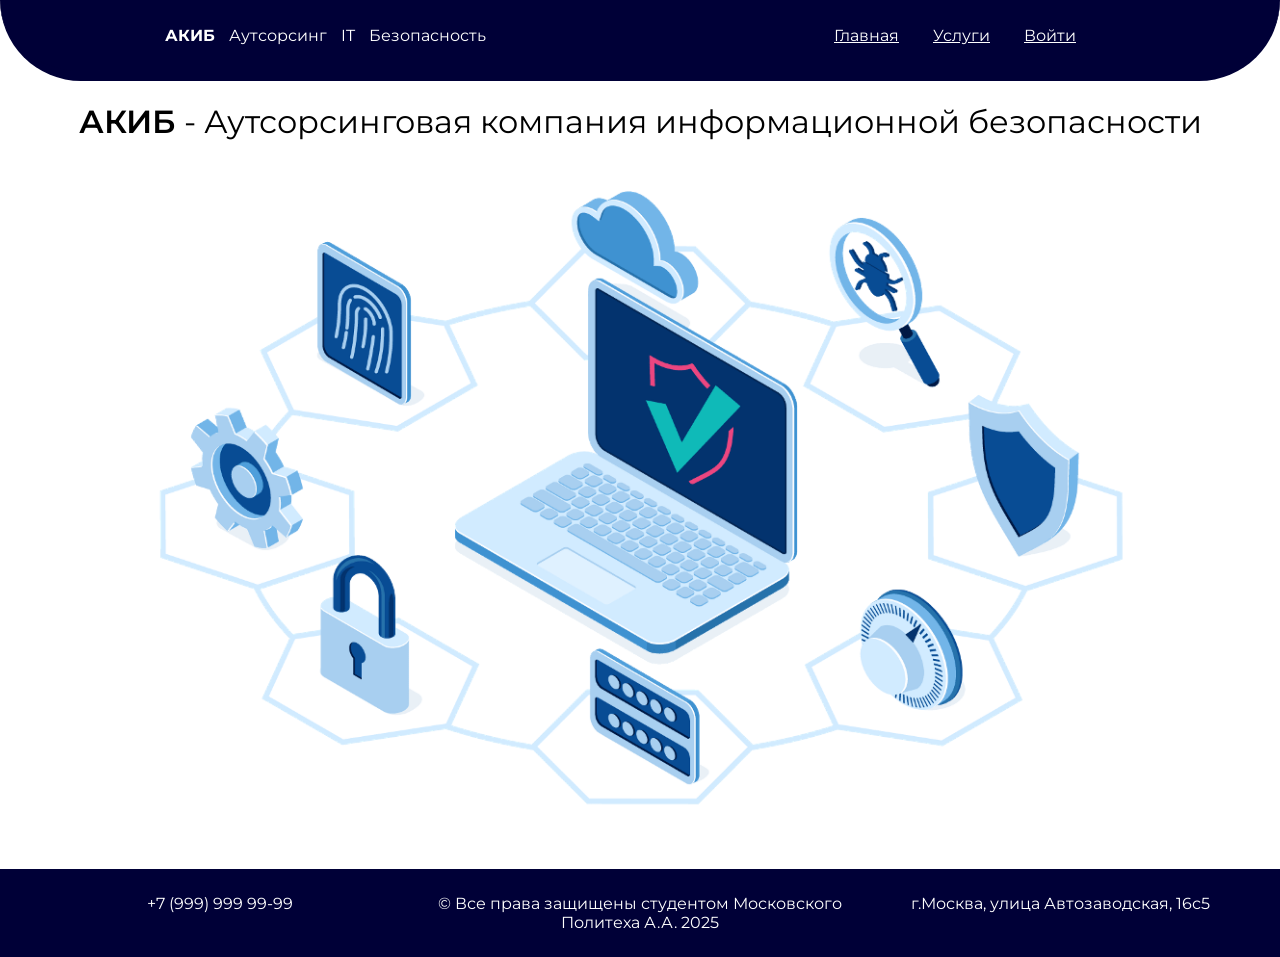
==== index.html @ f37289a8 "Начало учёбного проекта по дисциплине "Основы веб-технологий", веб-сайт для Аутсорсинговой ИБ компан" ====
<!DOCTYPE html>
<html lang="ru">
<head>
    <meta charset="UTF-8">
    <meta name="viewport" content="width=device-width, initial-scale=1.0">
    <!-- Google Font -->
    <link rel="preconnect" href="https://fonts.googleapis.com">
    <link rel="preconnect" href="https://fonts.gstatic.com" crossorigin>
    <link href="https://fonts.googleapis.com/css2?family=Montserrat:ital,wght@0,100..900;1,100..900&display=swap" rel="stylesheet">
    
    <link rel="stylesheet" href="css/index.css">
    <title>АКИБ - Главная</title>
</head>
<body>
    <header>
        <div>
            <section>
                <p><span><b>АКИБ</b></span> <span>Аутсорсинг</span> <span>IT</span> <span>Безопасность</span></p>
            </section>

            <section>
                <nav>
                    <a href="">Главная</a>
                    <a href="">Услуги</a>
                    <a href="">Войти</a>
                </nav>
            </section>
        </div>
    </header>

    <main>
        <div class="center"><h1><span>АКИБ</span> - Аутсорсинговая компания информационной безопасности</h1></div>
        <img src="img/inf_bezop.png" alt="">
    </main>

    <footer>
        <div>
            <section>+7 (999) 999 99-99</section>
            <section>© Все права защищены студентом Московского Политеха А.А. 2025</section>
            <section>г.Москва, улица Автозаводская, 16с5</section>
        </div>
    </footer>
</body>
</html>
---- css/index.css ----
/* === basic === */
html, body {height: 100%; margin: 0;}
body {
    font-family: "Montserrat";
    display: flex;
    flex-direction: column;
}

/* === Header === */
header {
    width: 100%;
    background-color: rgb(0,0,55);
    color: white;
    text-align: center;
    border-bottom: 10px solid rgb(0, 0, 55);
    border-bottom-left-radius: 90px;
    border-bottom-right-radius: 90px;
}
header div {
    display: flex;
    justify-content: space-between;
    margin: 10px;
    align-items: center;
}
header section {
    display: table-cell;
    vertical-align: middle;
    width: 50%;
}
header span {
    padding: 5px;
}
header nav a {
    color: white;
    padding: 5px 15px;
}

/* === Main === */
main {
    flex: 1;
    width: 90%;
    margin: auto;
}
main h1 {
    font-weight: 400;
}
main h1 span {
    font-weight: 600;
}

img {width: 100%;}
.center {
    text-align: center;
}

/* ====== Footer ====== */
footer {
    width: 100%;
    background-color: rgb(0,0,55);
    color: white;
    text-align: center;
    padding: 15px 0;
}
footer div {
    display: flex;
    justify-content: space-between;
    margin: 10px;
}
footer section {
    width: 33.3%;
}

/* ====== Mobile ====== */
@media screen and (max-width: 600px) {
    header nav a {
        display: block;
    }
}
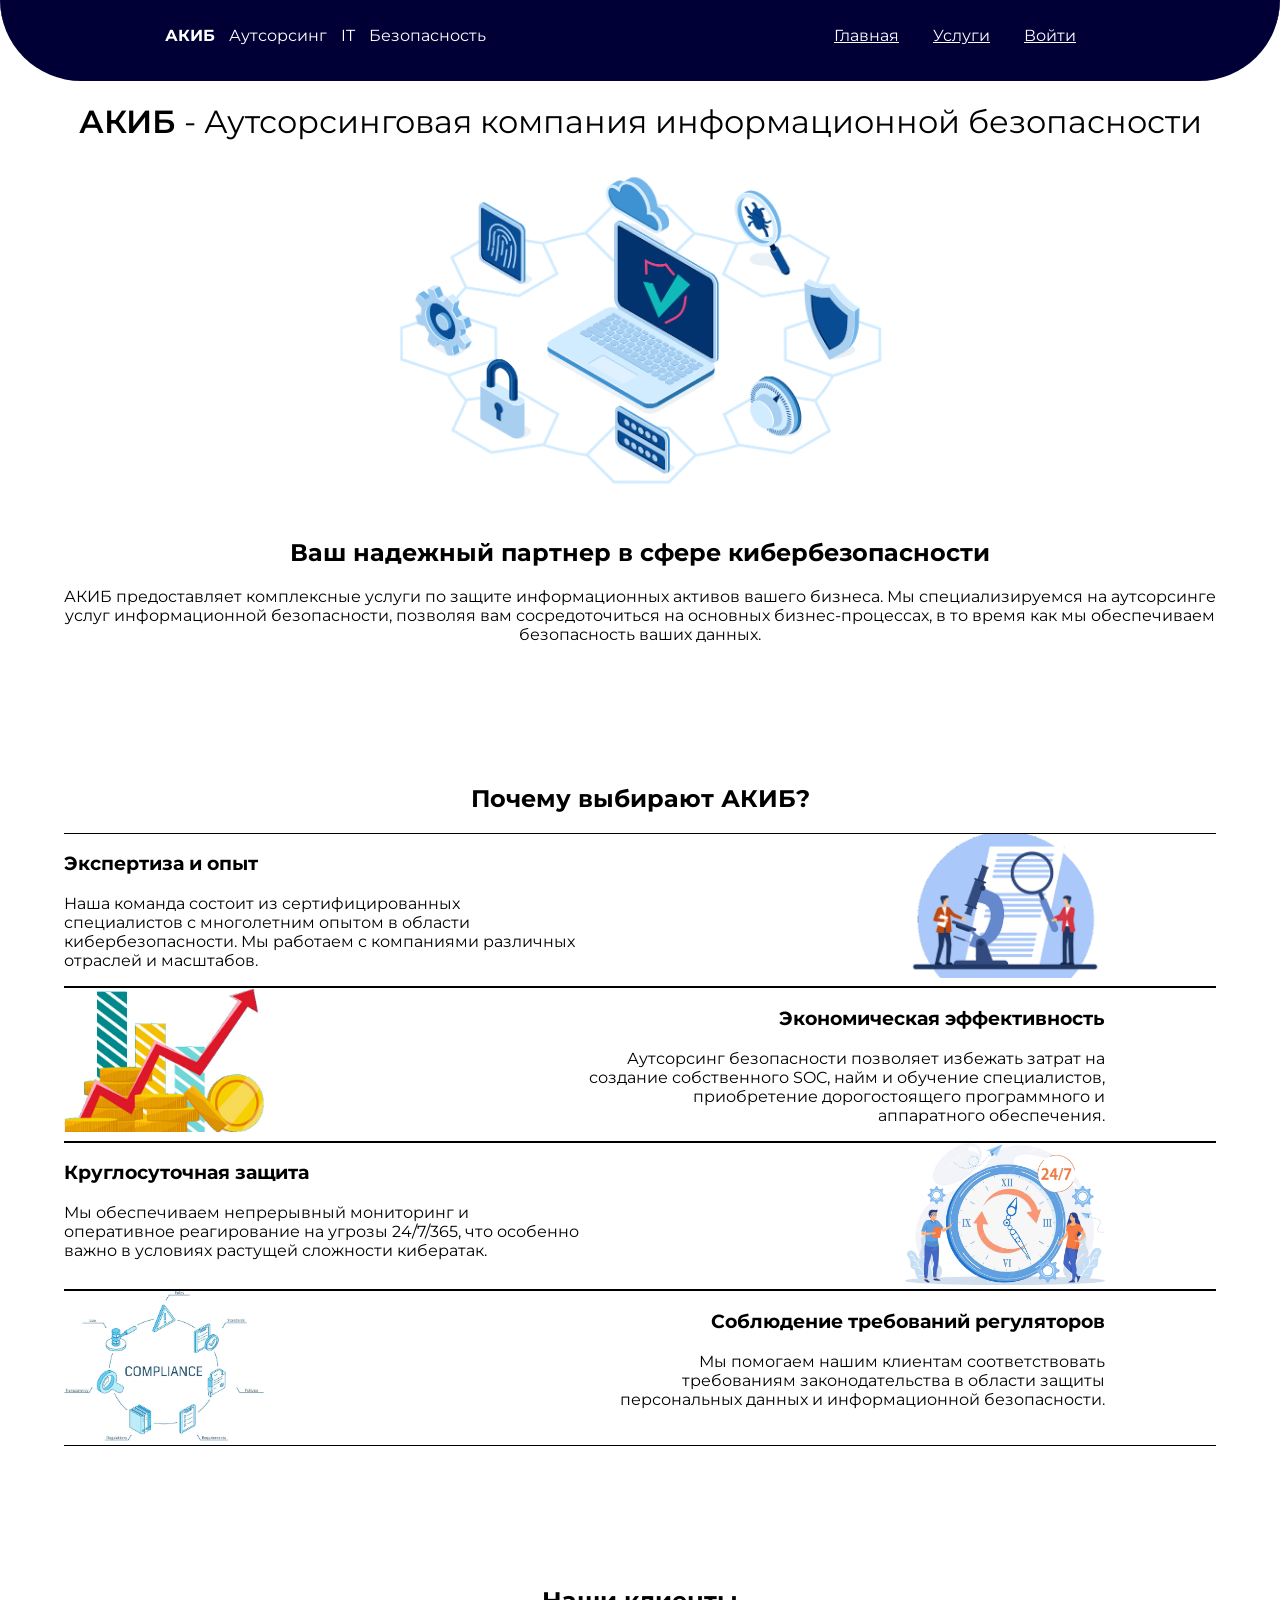
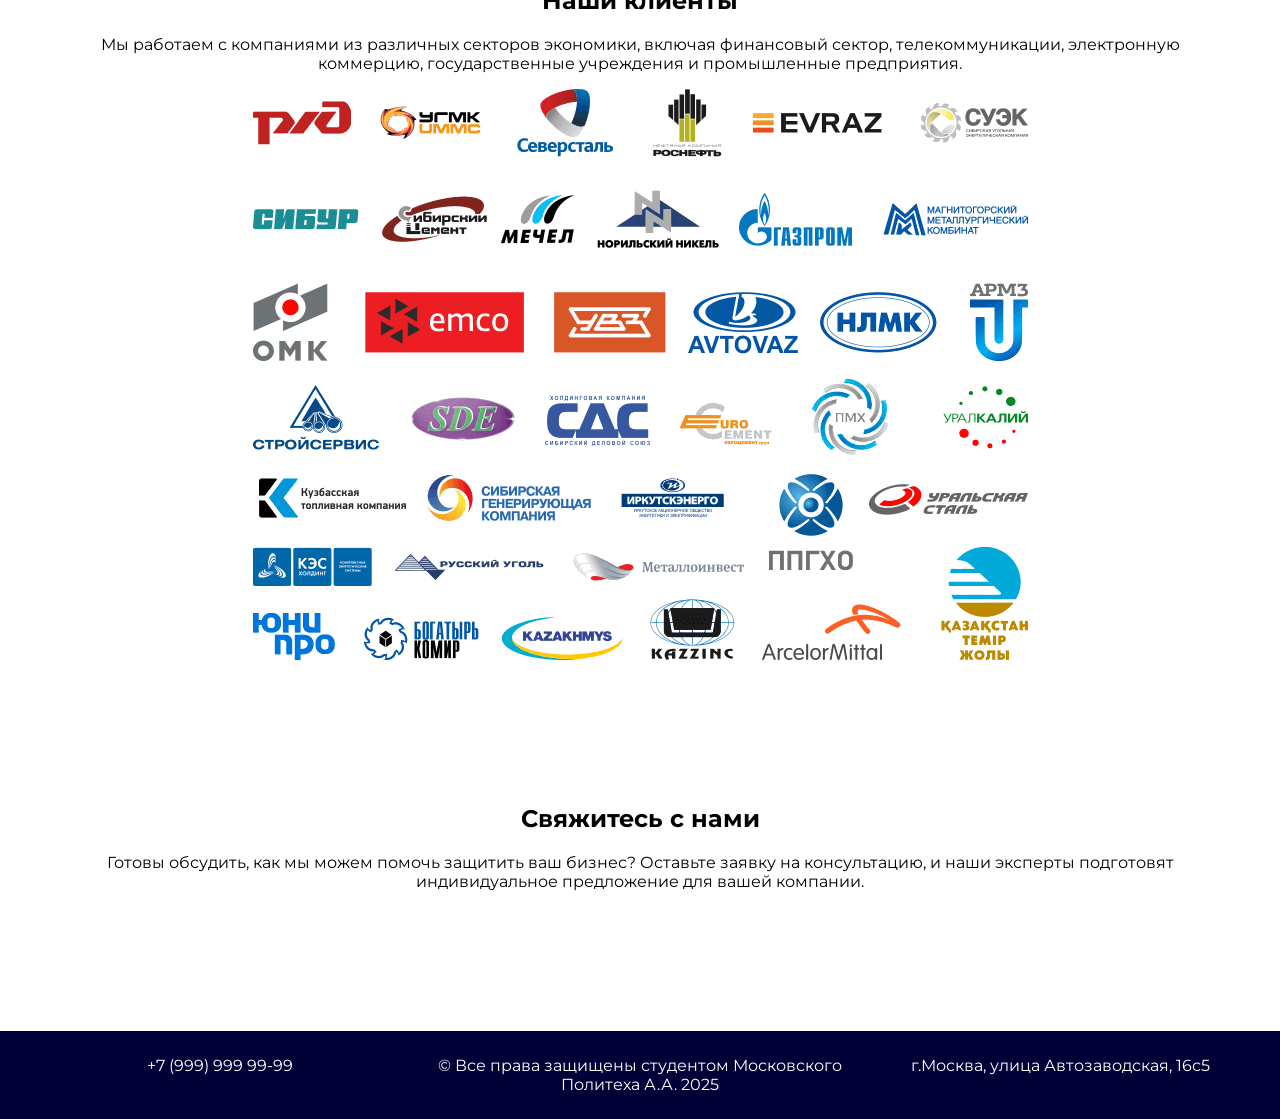
==== commit b1319a3c: "Добавлено наполнение главной страницы" ====
--- a/index.html
+++ b/index.html
@@ -1,44 +1,97 @@
-<!DOCTYPE html>
-<html lang="ru">
-<head>
-    <meta charset="UTF-8">
-    <meta name="viewport" content="width=device-width, initial-scale=1.0">
-    <!-- Google Font -->
-    <link rel="preconnect" href="https://fonts.googleapis.com">
-    <link rel="preconnect" href="https://fonts.gstatic.com" crossorigin>
-    <link href="https://fonts.googleapis.com/css2?family=Montserrat:ital,wght@0,100..900;1,100..900&display=swap" rel="stylesheet">
-    
-    <link rel="stylesheet" href="css/index.css">
-    <title>АКИБ - Главная</title>
-</head>
-<body>
-    <header>
-        <div>
-            <section>
-                <p><span><b>АКИБ</b></span> <span>Аутсорсинг</span> <span>IT</span> <span>Безопасность</span></p>
-            </section>
-
-            <section>
-                <nav>
-                    <a href="">Главная</a>
-                    <a href="">Услуги</a>
-                    <a href="">Войти</a>
-                </nav>
-            </section>
-        </div>
-    </header>
-
-    <main>
-        <div class="center"><h1><span>АКИБ</span> - Аутсорсинговая компания информационной безопасности</h1></div>
-        <img src="img/inf_bezop.png" alt="">
-    </main>
-
-    <footer>
-        <div>
-            <section>+7 (999) 999 99-99</section>
-            <section>© Все права защищены студентом Московского Политеха А.А. 2025</section>
-            <section>г.Москва, улица Автозаводская, 16с5</section>
-        </div>
-    </footer>
-</body>
+<!DOCTYPE html>
+<html lang="ru">
+<head>
+    <meta charset="UTF-8">
+    <meta name="viewport" content="width=device-width, initial-scale=1.0">
+    <!-- Google Font -->
+    <link rel="preconnect" href="https://fonts.googleapis.com">
+    <link rel="preconnect" href="https://fonts.gstatic.com" crossorigin>
+    <link href="https://fonts.googleapis.com/css2?family=Montserrat:ital,wght@0,100..900;1,100..900&display=swap" rel="stylesheet">
+    
+    <link rel="stylesheet" href="css/index.css">
+    <title>АКИБ - Главная</title>
+</head>
+<body>
+    <header>
+        <div>
+            <section>
+                <p><span><b>АКИБ</b></span> <span>Аутсорсинг</span> <span>IT</span> <span>Безопасность</span></p>
+            </section>
+
+            <section>
+                <nav>
+                    <a href="">Главная</a>
+                    <a href="">Услуги</a>
+                    <a href="">Войти</a>
+                </nav>
+            </section>
+        </div>
+    </header>
+
+    <main>
+        <div class="center"><h1><span>АКИБ</span> - Аутсорсинговая компания информационной безопасности</h1></div>
+        <div class="center"><img id="inf_bezop" src="img/inf_bezop.png" alt=""></div>
+        <section id="intro">
+            <h2>Ваш надежный партнер в сфере кибербезопасности</h2>
+            <p>АКИБ предоставляет комплексные услуги по защите информационных активов вашего бизнеса. Мы специализируемся на аутсорсинге услуг информационной безопасности, позволяя вам сосредоточиться на основных бизнес-процессах, в то время как мы обеспечиваем безопасность ваших данных.</p>
+        </section>
+        <section id="why-us">
+            <h2>Почему выбирают АКИБ?</h2>
+            <div class="container">
+                <div class="left">                
+                    <h3>Экспертиза и опыт</h3>
+                    <p>Наша команда состоит из сертифицированных специалистов с многолетним опытом в области кибербезопасности. Мы работаем с компаниями различных отраслей и масштабов.</p>
+                </div>
+                <div class="right">
+                    <img src="img/ekspertiza.png" alt="">
+                </div>
+            </div>
+            <div class="container">
+                <div class="left">
+                    <img src="img/economic.jpg" alt="">
+                </div>
+                <div class="right">
+                    <h3>Экономическая эффективность</h3>
+                    <p>Аутсорсинг безопасности позволяет избежать затрат на создание собственного SOC, найм и обучение специалистов, приобретение дорогостоящего программного и аппаратного обеспечения.</p>
+                </div>
+            </div>
+            <div class="container">
+                <div class="left">
+                    <h3>Круглосуточная защита</h3>
+                    <p>Мы обеспечиваем непрерывный мониторинг и оперативное реагирование на угрозы 24/7/365, что особенно важно в условиях растущей сложности кибератак.</p>
+                </div>
+                <div class="right">
+                    <img src="img/allday.jpg" alt="">
+                </div>
+            </div>
+            <div class="container">
+                <div class="left">
+                    <img src="img/complience.jpg" alt="">
+                </div>
+                <div class="right">
+                    <h3>Соблюдение требований регуляторов</h3>
+                    <p>Мы помогаем нашим клиентам соответствовать требованиям законодательства в области защиты персональных данных и информационной безопасности.</p>
+                </div>
+                
+            </div>
+        </section>
+        <section id="clients">
+            <h2>Наши клиенты</h2>
+            <p>Мы работаем с компаниями из различных секторов экономики, включая финансовый сектор, телекоммуникации, электронную коммерцию, государственные учреждения и промышленные предприятия.</p>
+            <img src="img/clients.png" alt="">
+        </section>
+        <section id="chat-us">
+            <h2>Свяжитесь с нами</h2>
+            <p>Готовы обсудить, как мы можем помочь защитить ваш бизнес? Оставьте заявку на консультацию, и наши эксперты подготовят индивидуальное предложение для вашей компании.</p>
+        </section>
+    </main>
+
+    <footer>
+        <div>
+            <section>+7 (999) 999 99-99</section>
+            <section>© Все права защищены студентом Московского Политеха А.А. 2025</section>
+            <section>г.Москва, улица Автозаводская, 16с5</section>
+        </div>
+    </footer>
+</body>
 </html>
--- a/css/index.css
+++ b/css/index.css
@@ -1,78 +1,103 @@
-/* === basic === */
-html, body {height: 100%; margin: 0;}
-body {
-    font-family: "Montserrat";
-    display: flex;
-    flex-direction: column;
-}
-
-/* === Header === */
-header {
-    width: 100%;
-    background-color: rgb(0,0,55);
-    color: white;
-    text-align: center;
-    border-bottom: 10px solid rgb(0, 0, 55);
-    border-bottom-left-radius: 90px;
-    border-bottom-right-radius: 90px;
-}
-header div {
-    display: flex;
-    justify-content: space-between;
-    margin: 10px;
-    align-items: center;
-}
-header section {
-    display: table-cell;
-    vertical-align: middle;
-    width: 50%;
-}
-header span {
-    padding: 5px;
-}
-header nav a {
-    color: white;
-    padding: 5px 15px;
-}
-
-/* === Main === */
-main {
-    flex: 1;
-    width: 90%;
-    margin: auto;
-}
-main h1 {
-    font-weight: 400;
-}
-main h1 span {
-    font-weight: 600;
-}
-
-img {width: 100%;}
-.center {
-    text-align: center;
-}
-
-/* ====== Footer ====== */
-footer {
-    width: 100%;
-    background-color: rgb(0,0,55);
-    color: white;
-    text-align: center;
-    padding: 15px 0;
-}
-footer div {
-    display: flex;
-    justify-content: space-between;
-    margin: 10px;
-}
-footer section {
-    width: 33.3%;
-}
-
-/* ====== Mobile ====== */
-@media screen and (max-width: 600px) {
-    header nav a {
-        display: block;
-    }
+/* === basic === */
+html, body {height: 100%; margin: 0;}
+body {
+    font-family: "Montserrat";
+    display: flex;
+    flex-direction: column;
+}
+
+/* === Header === */
+header {
+    width: 100%;
+    background-color: rgb(0,0,55);
+    color: white;
+    text-align: center;
+    border-bottom: 10px solid rgb(0, 0, 55);
+    border-bottom-left-radius: 90px;
+    border-bottom-right-radius: 90px;
+}
+header div {
+    display: flex;
+    justify-content: space-between;
+    margin: 10px;
+    align-items: center;
+}
+header section {
+    display: table-cell;
+    vertical-align: middle;
+    width: 50%;
+}
+header span {
+    padding: 5px;
+}
+header nav a {
+    color: white;
+    padding: 5px 15px;
+}
+
+/* === Main === */
+main {
+    flex: 1;
+    width: 90%;
+    margin: auto;
+}
+main h1 {
+    font-weight: 400;
+}
+main h1 span {
+    font-weight: 600;
+}
+main section {
+    text-align: center;
+    margin-bottom: 140px;
+}
+main section div.container {
+    border-top: 1px solid black;
+    border-bottom: 1px solid black;
+    text-align: left;
+}
+main section div div {
+    display: inline-block;
+    width: 45%;
+    vertical-align: top;
+}
+main section#why-us img {
+    width: 100%;
+    height: 100%;
+    max-width: 200px;
+    max-height: 150px;
+}
+
+img#inf_bezop {width: 50%;}
+.center {
+    text-align: center;
+}
+.left {
+    text-align: left;
+}
+.right {
+    text-align: right;
+}
+/* ====== Footer ====== */
+footer {
+    width: 100%;
+    background-color: rgb(0,0,55);
+    color: white;
+    text-align: center;
+    padding: 15px 0;
+}
+footer div {
+    display: flex;
+    justify-content: space-between;
+    margin: 10px;
+}
+footer section {
+    width: 33.3%;
+}
+
+/* ====== Mobile ====== */
+@media screen and (max-width: 600px) {
+    header nav a {
+        display: block;
+    }
 }
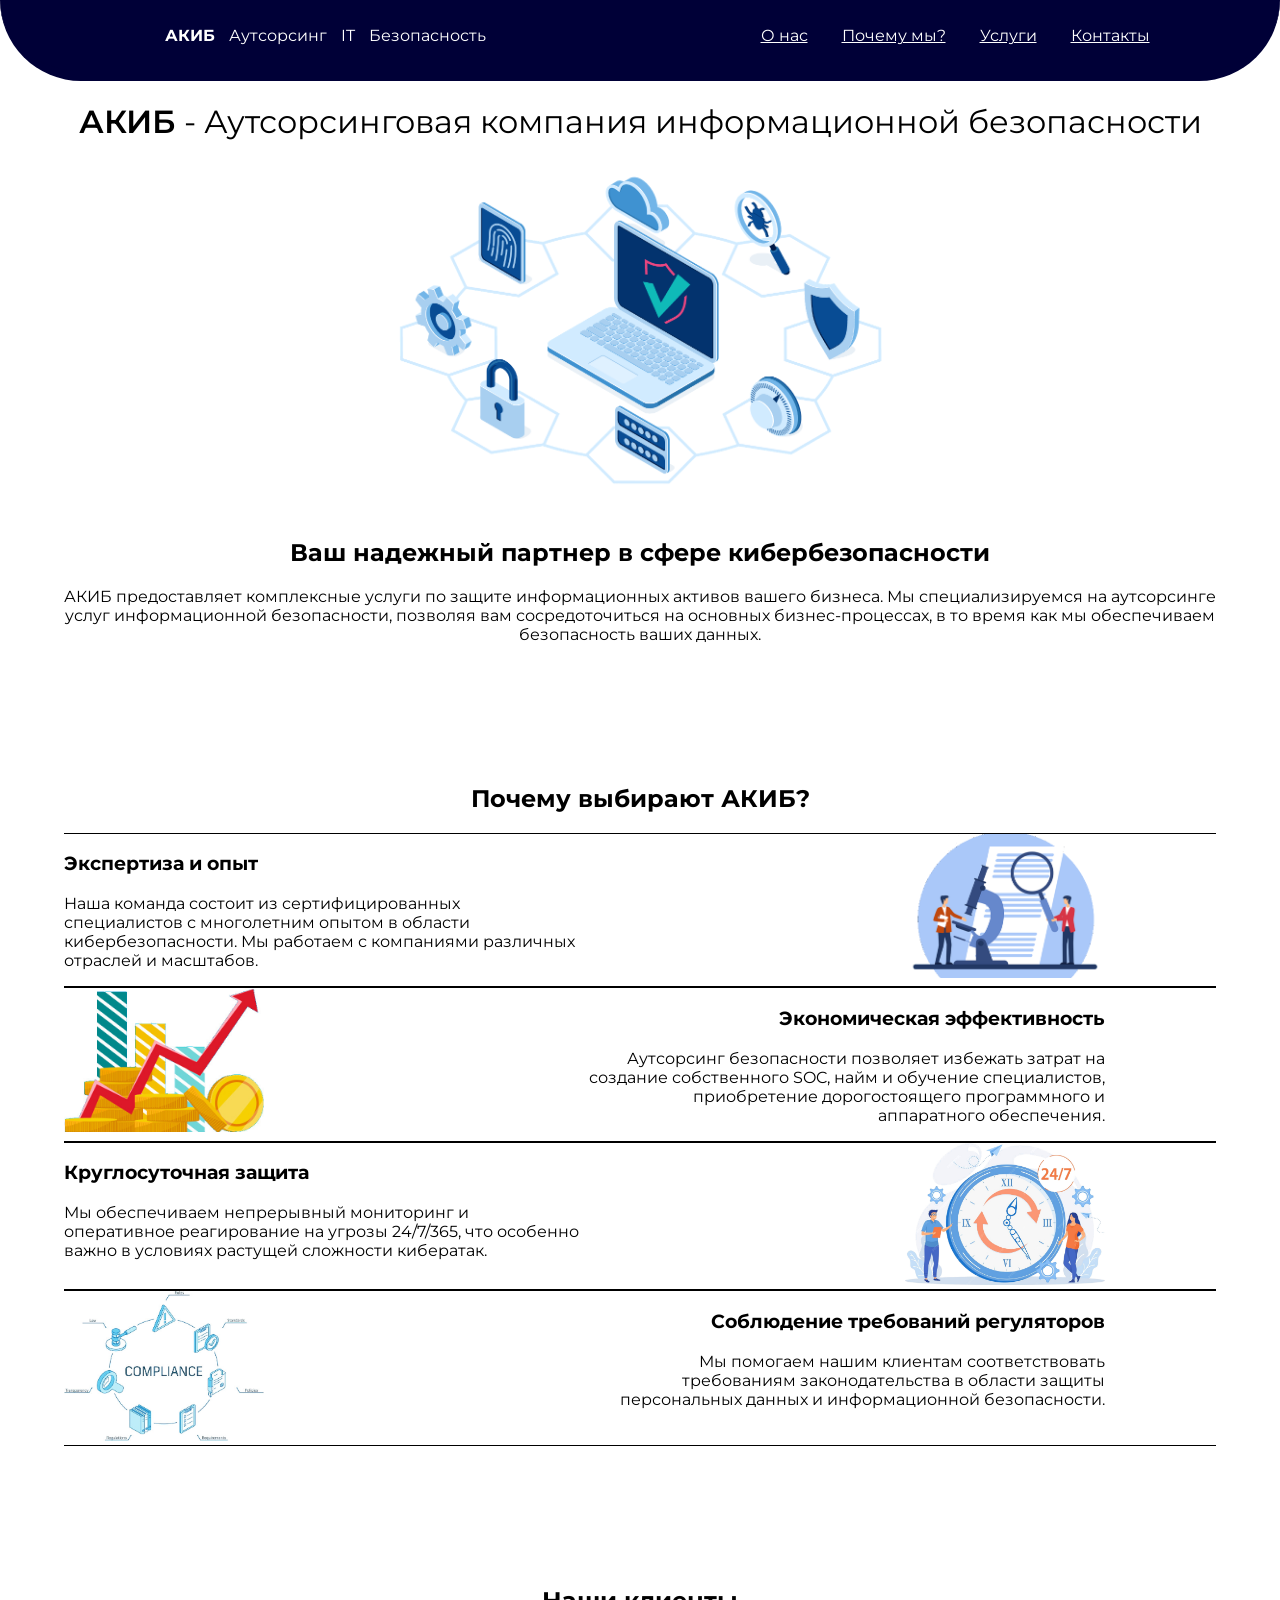
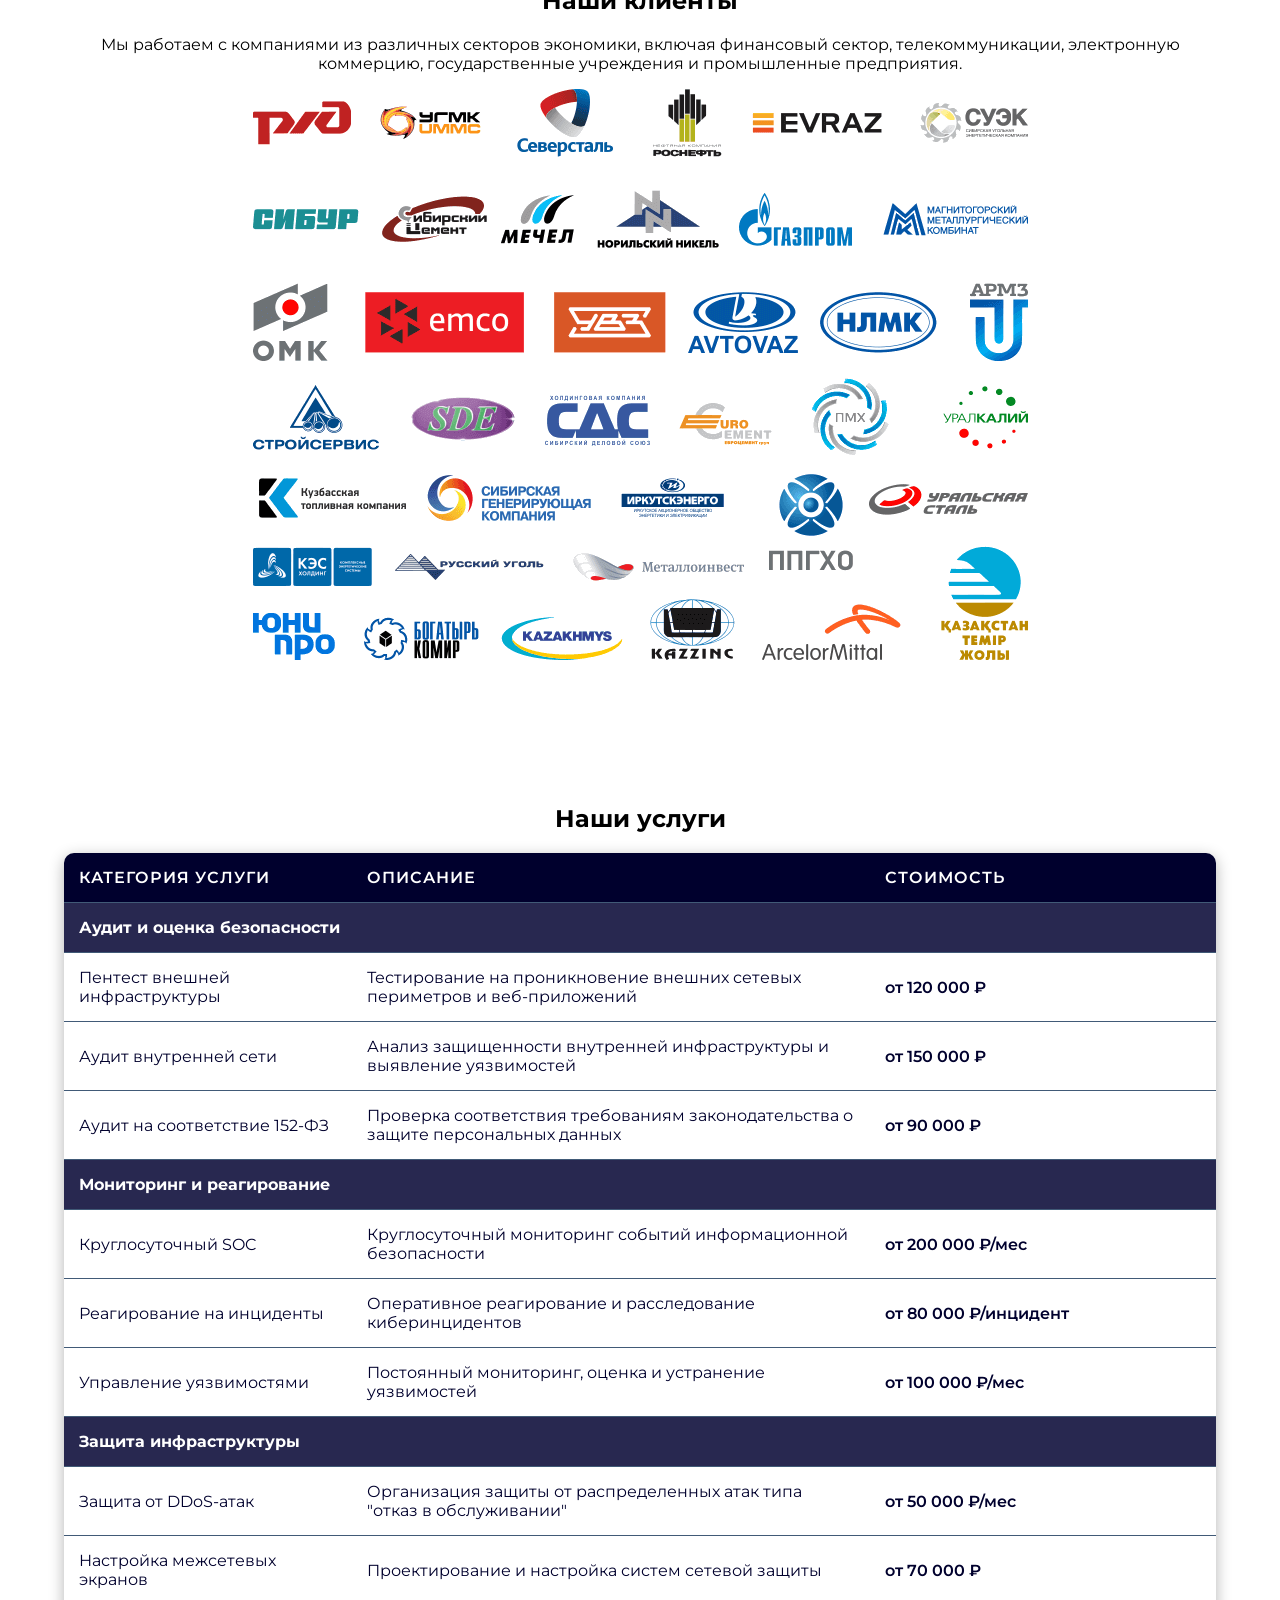
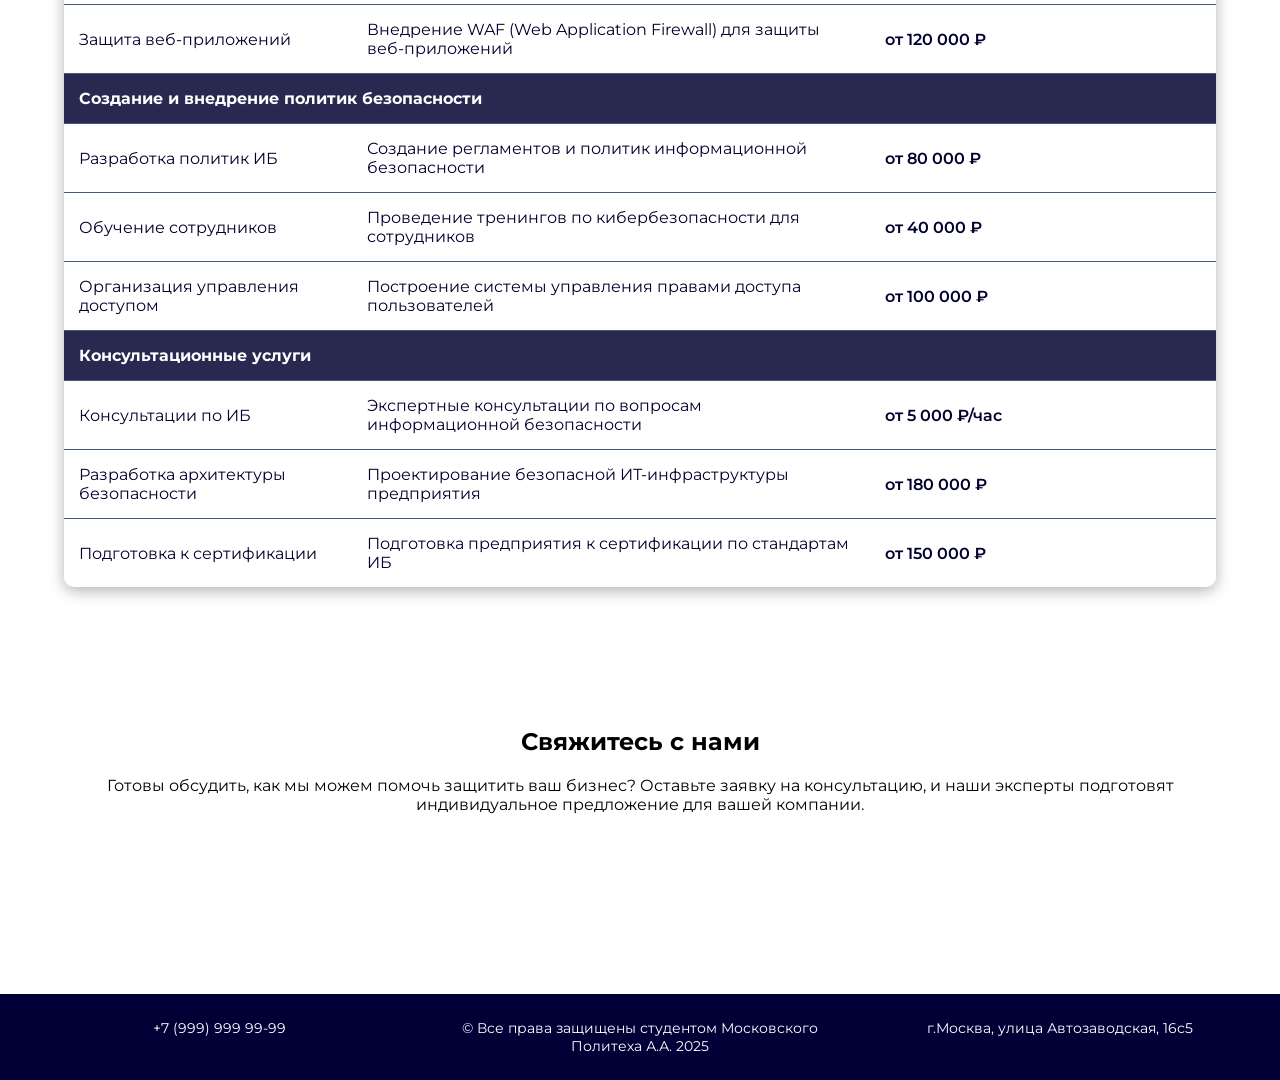
==== commit f23b9b36: "Добавлена таблица с услугами, исправленная навигация" ====
--- a/index.html
+++ b/index.html
@@ -20,9 +20,10 @@
 
             <section>
                 <nav>
-                    <a href="">Главная</a>
-                    <a href="">Услуги</a>
-                    <a href="">Войти</a>
+                    <a href="#about-us">О нас</a>
+                    <a href="#why-us">Почему мы?</a>
+                    <a href="#services">Услуги</a>
+                    <a href="#chat-us">Контакты</a>
                 </nav>
             </section>
         </div>
@@ -31,7 +32,7 @@
     <main>
         <div class="center"><h1><span>АКИБ</span> - Аутсорсинговая компания информационной безопасности</h1></div>
         <div class="center"><img id="inf_bezop" src="img/inf_bezop.png" alt=""></div>
-        <section id="intro">
+        <section id="about-us">
             <h2>Ваш надежный партнер в сфере кибербезопасности</h2>
             <p>АКИБ предоставляет комплексные услуги по защите информационных активов вашего бизнеса. Мы специализируемся на аутсорсинге услуг информационной безопасности, позволяя вам сосредоточиться на основных бизнес-процессах, в то время как мы обеспечиваем безопасность ваших данных.</p>
         </section>
@@ -80,6 +81,116 @@
             <p>Мы работаем с компаниями из различных секторов экономики, включая финансовый сектор, телекоммуникации, электронную коммерцию, государственные учреждения и промышленные предприятия.</p>
             <img src="img/clients.png" alt="">
         </section>
+
+        <section id="services">
+            <h2>Наши услуги</h2>
+            <table id="services-table">
+                <thead>
+                    <tr>
+                        <th width="25%">Категория услуги</th>
+                        <th width="45%">Описание</th>
+                        <th width="30%">Стоимость</th>
+                    </tr>
+                </thead>
+                <tbody>
+                    <tr>
+                        <td class="category" colspan="3">Аудит и оценка безопасности</td>
+                    </tr>
+                    <tr>
+                        <td>Пентест внешней инфраструктуры</td>
+                        <td class="description">Тестирование на проникновение внешних сетевых периметров и веб-приложений</td>
+                        <td class="price">от 120 000 ₽</td>
+                    </tr>
+                    <tr>
+                        <td>Аудит внутренней сети</td>
+                        <td class="description">Анализ защищенности внутренней инфраструктуры и выявление уязвимостей</td>
+                        <td class="price">от 150 000 ₽</td>
+                    </tr>
+                    <tr>
+                        <td>Аудит на соответствие 152-ФЗ</td>
+                        <td class="description">Проверка соответствия требованиям законодательства о защите персональных данных</td>
+                        <td class="price">от 90 000 ₽</td>
+                    </tr>
+                    
+                    <tr>
+                        <td class="category" colspan="3">Мониторинг и реагирование</td>
+                    </tr>
+                    <tr>
+                        <td>Круглосуточный SOC</td>
+                        <td class="description">Круглосуточный мониторинг событий информационной безопасности</td>
+                        <td class="price">от 200 000 ₽/мес</td>
+                    </tr>
+                    <tr>
+                        <td>Реагирование на инциденты</td>
+                        <td class="description">Оперативное реагирование и расследование киберинцидентов</td>
+                        <td class="price">от 80 000 ₽/инцидент</td>
+                    </tr>
+                    <tr>
+                        <td>Управление уязвимостями</td>
+                        <td class="description">Постоянный мониторинг, оценка и устранение уязвимостей</td>
+                        <td class="price">от 100 000 ₽/мес</td>
+                    </tr>
+                    
+                    <tr>
+                        <td class="category" colspan="3">Защита инфраструктуры</td>
+                    </tr>
+                    <tr>
+                        <td>Защита от DDoS-атак</td>
+                        <td class="description">Организация защиты от распределенных атак типа "отказ в обслуживании"</td>
+                        <td class="price">от 50 000 ₽/мес</td>
+                    </tr>
+                    <tr>
+                        <td>Настройка межсетевых экранов</td>
+                        <td class="description">Проектирование и настройка систем сетевой защиты</td>
+                        <td class="price">от 70 000 ₽</td>
+                    </tr>
+                    <tr>
+                        <td>Защита веб-приложений</td>
+                        <td class="description">Внедрение WAF (Web Application Firewall) для защиты веб-приложений</td>
+                        <td class="price">от 120 000 ₽</td>
+                    </tr>
+                    
+                    <tr>
+                        <td class="category" colspan="3">Создание и внедрение политик безопасности</td>
+                    </tr>
+                    <tr>
+                        <td>Разработка политик ИБ</td>
+                        <td class="description">Создание регламентов и политик информационной безопасности</td>
+                        <td class="price">от 80 000 ₽</td>
+                    </tr>
+                    <tr>
+                        <td>Обучение сотрудников</td>
+                        <td class="description">Проведение тренингов по кибербезопасности для сотрудников</td>
+                        <td class="price">от 40 000 ₽</td>
+                    </tr>
+                    <tr>
+                        <td>Организация управления доступом</td>
+                        <td class="description">Построение системы управления правами доступа пользователей</td>
+                        <td class="price">от 100 000 ₽</td>
+                    </tr>
+                    
+                    <tr>
+                        <td class="category" colspan="3">Консультационные услуги</td>
+                    </tr>
+                    <tr>
+                        <td>Консультации по ИБ</td>
+                        <td class="description">Экспертные консультации по вопросам информационной безопасности</td>
+                        <td class="price">от 5 000 ₽/час</td>
+                    </tr>
+                    <tr>
+                        <td>Разработка архитектуры безопасности</td>
+                        <td class="description">Проектирование безопасной ИТ-инфраструктуры предприятия</td>
+                        <td class="price">от 180 000 ₽</td>
+                    </tr>
+                    <tr>
+                        <td>Подготовка к сертификации</td>
+                        <td class="description">Подготовка предприятия к сертификации по стандартам ИБ</td>
+                        <td class="price">от 150 000 ₽</td>
+                    </tr>
+                </tbody>
+            </table>
+        </section>
+
         <section id="chat-us">
             <h2>Свяжитесь с нами</h2>
             <p>Готовы обсудить, как мы можем помочь защитить ваш бизнес? Оставьте заявку на консультацию, и наши эксперты подготовят индивидуальное предложение для вашей компании.</p>
--- a/css/index.css
+++ b/css/index.css
@@ -67,6 +67,56 @@
     max-width: 200px;
     max-height: 150px;
 }
+#services-table {
+    width: 100%;
+    border-collapse: collapse;
+    margin: 20px 0;
+    border-radius: 10px;
+    overflow: hidden;
+    color: rgb(0,0,45);
+    box-shadow: 0 4px 15px rgba(0, 0, 0, 0.3);
+}
+
+#services-table th, #services-table td {
+    padding: 15px;
+    text-align: left;
+    border-bottom: 1px solid #415a77;
+}
+
+#services-table th {
+    background-color: rgb(0,0,45);
+    color: white;
+    font-weight: 600;
+    text-transform: uppercase;
+    letter-spacing: 1px;
+}
+
+#services-table tr:last-child td {
+    border-bottom: none;
+}
+
+#services-table tr:hover {
+    background-color: rgba(65, 90, 119, 0.2);
+}
+
+.category {
+    font-weight: bold;
+    color: white;
+    background-color: rgb(40, 40, 80);
+}
+
+.price {
+    font-weight: 600;
+    text-align: right;
+}
+
+footer {
+    text-align: center;
+    margin-top: 40px;
+    padding: 20px;
+    color: #778da9;
+    font-size: 0.9rem;
+}
 
 img#inf_bezop {width: 50%;}
 .center {
@@ -100,4 +150,8 @@
     header nav a {
         display: block;
     }
+    #services-table {
+        display: block;
+        overflow-x: auto;
+    }
 }
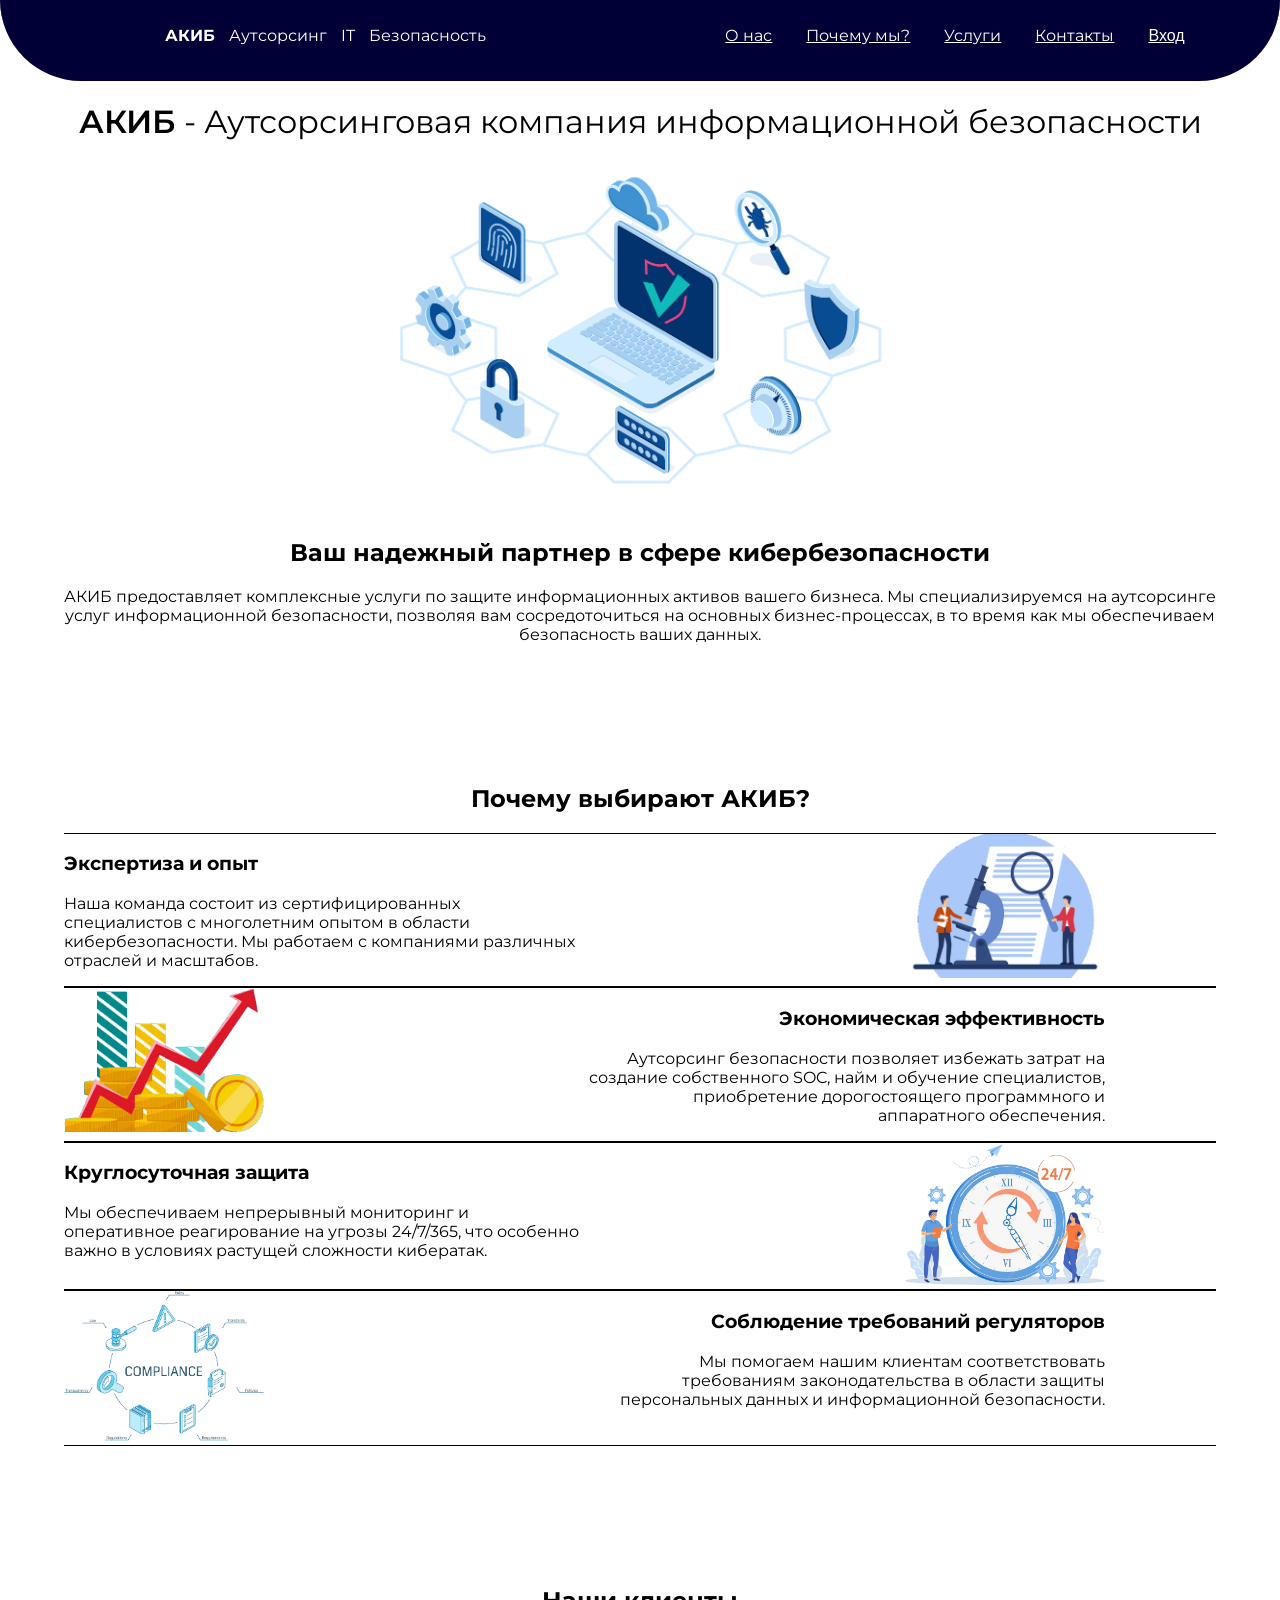
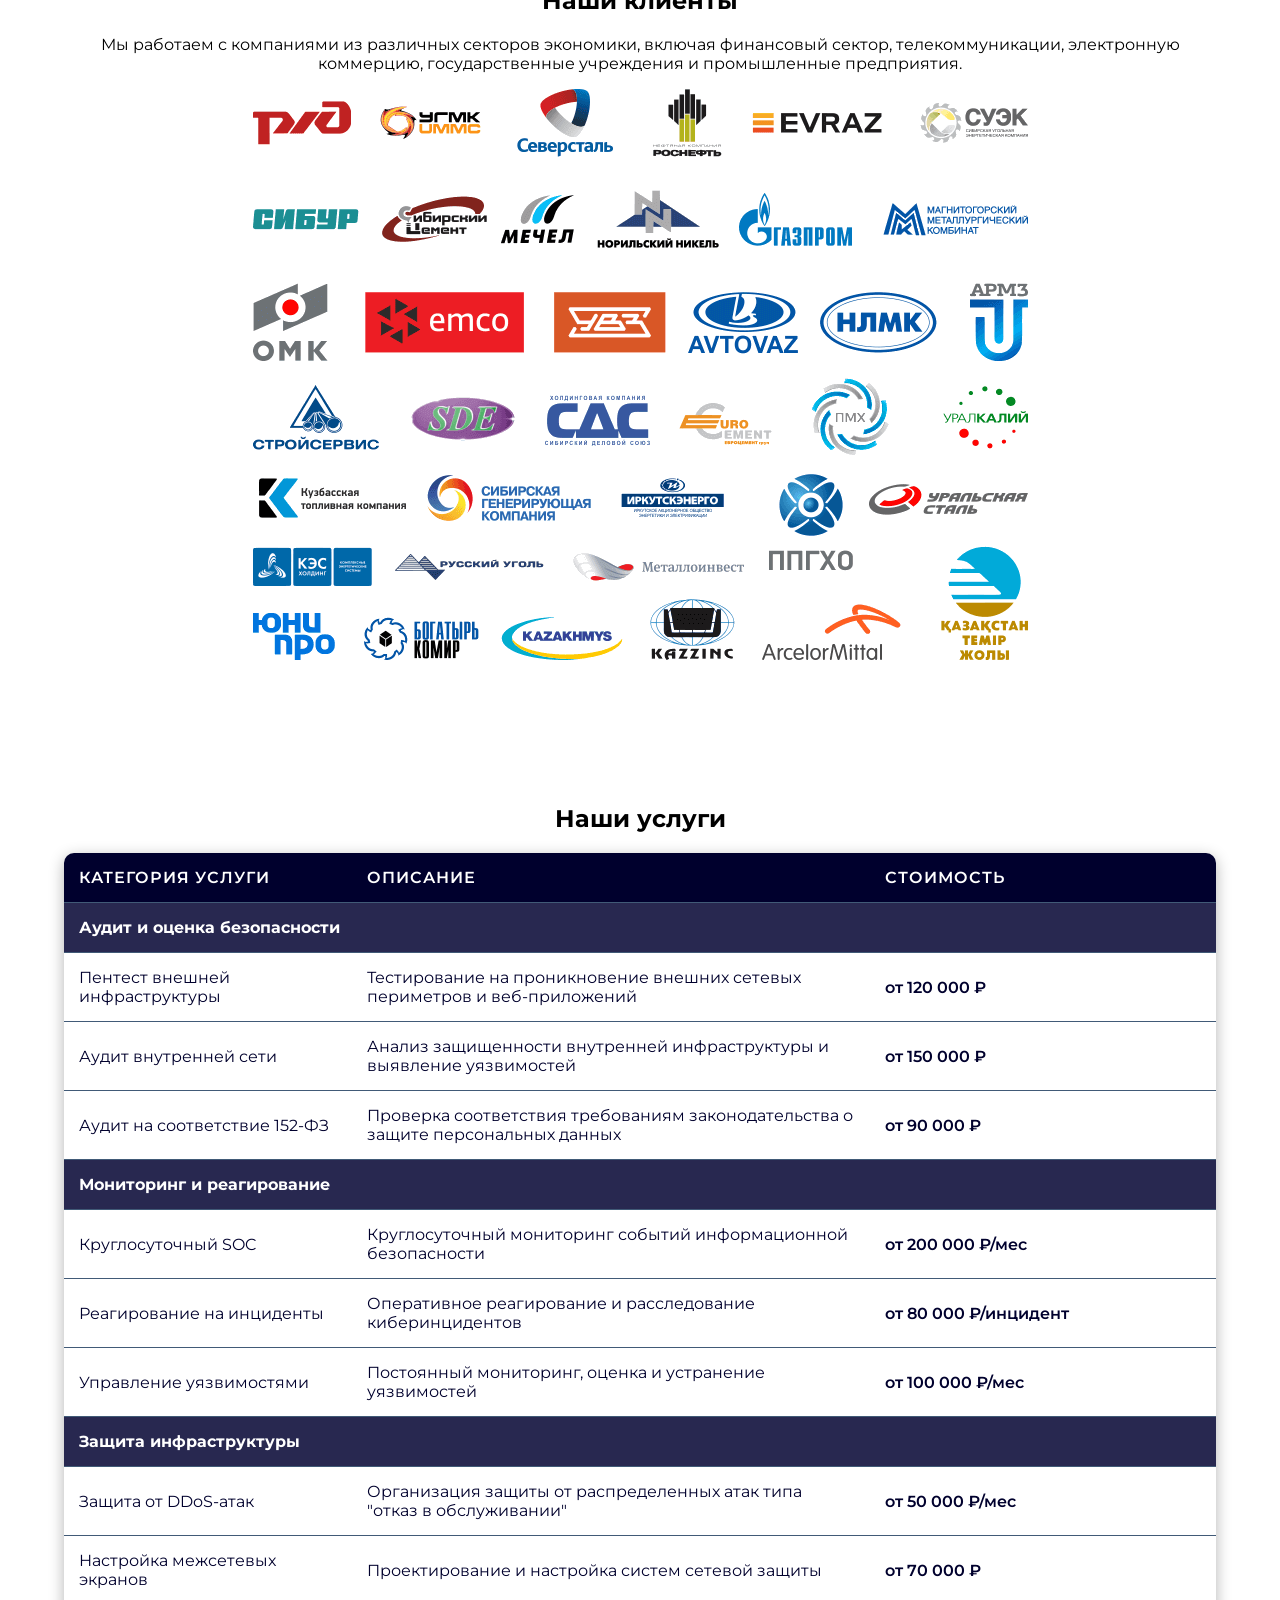
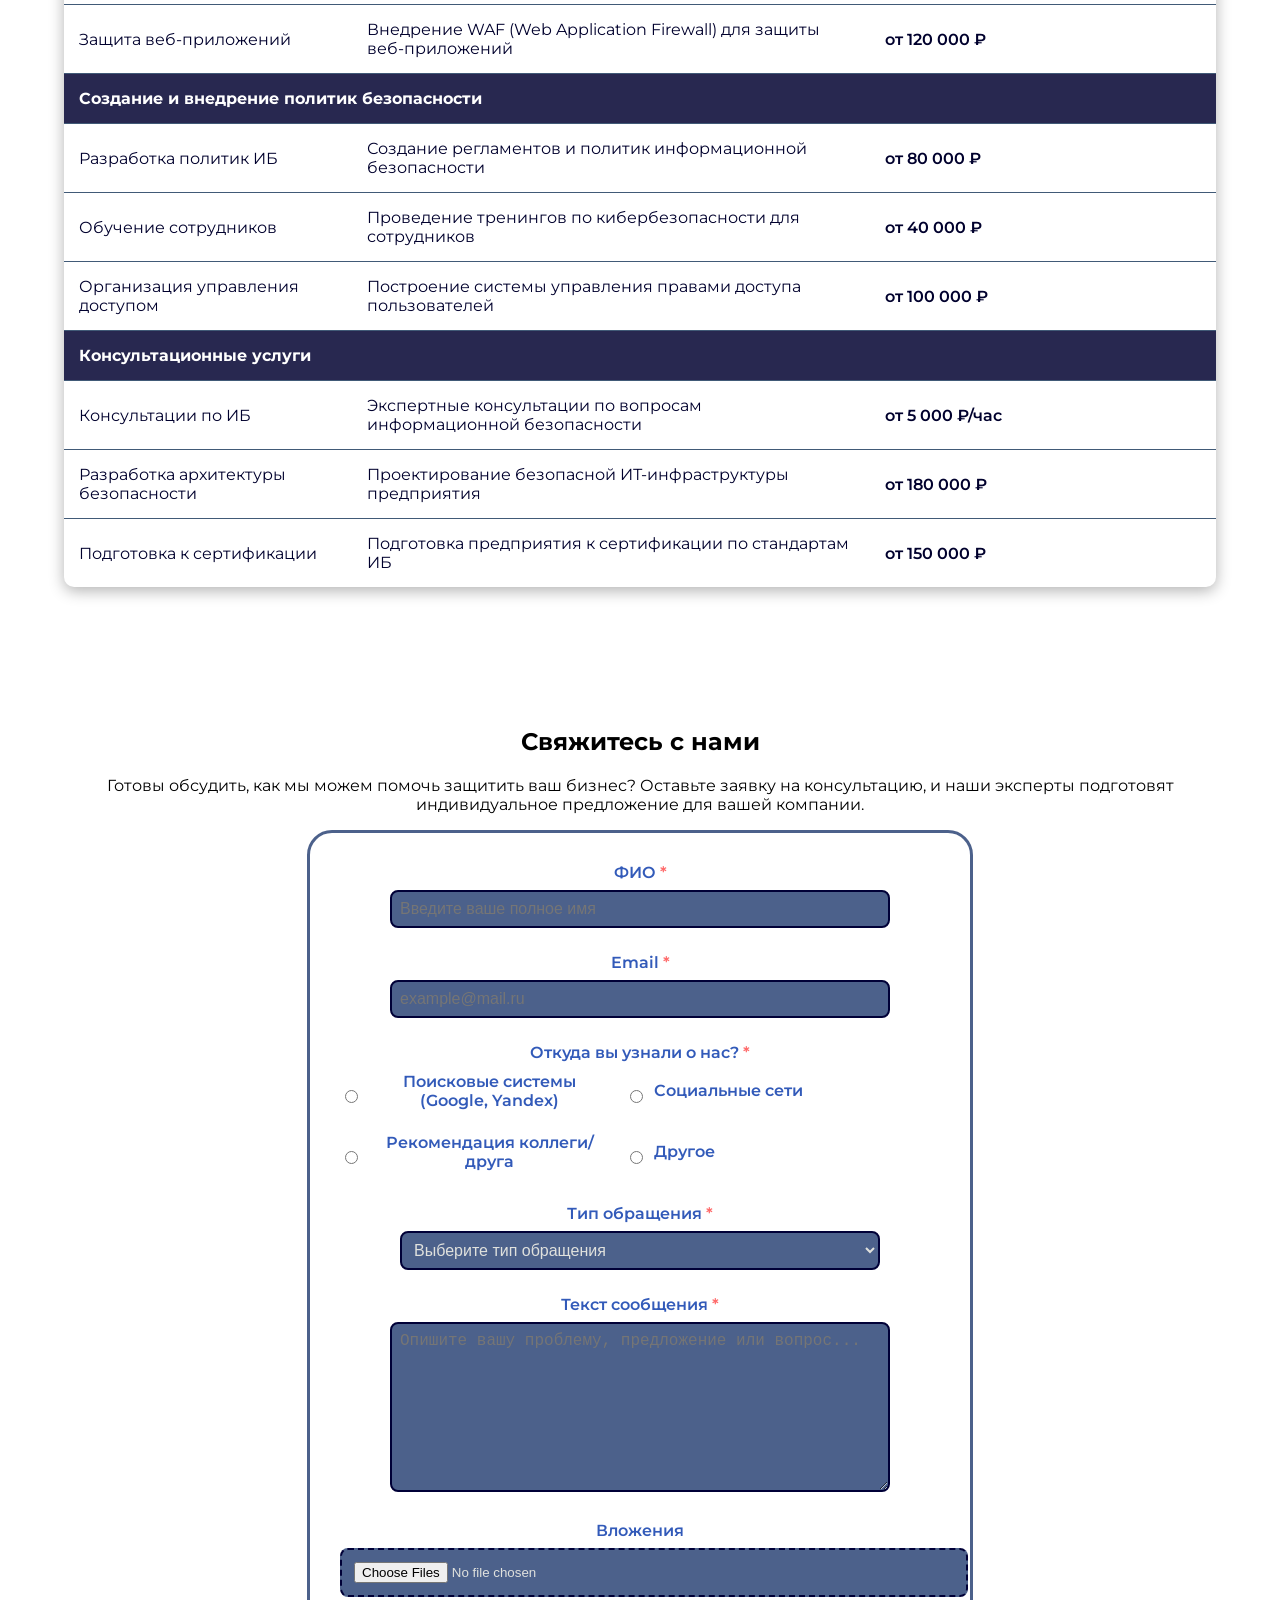
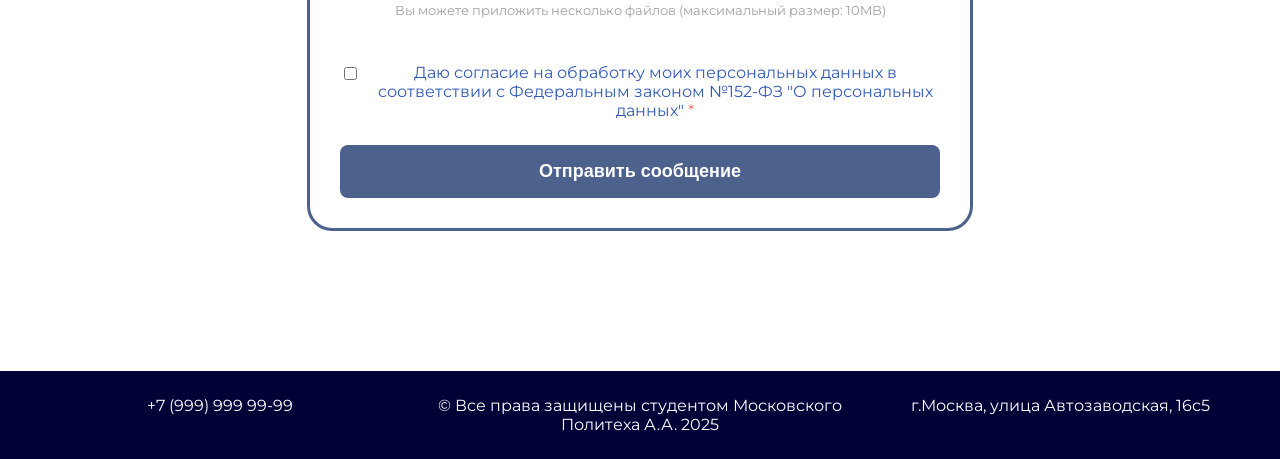
==== commit 93d6c470: "Сделаны формы: контактная и авторизации. Были внесены мелкие поправки." ====
--- a/index.html
+++ b/index.html
@@ -9,9 +9,40 @@
     <link href="https://fonts.googleapis.com/css2?family=Montserrat:ital,wght@0,100..900;1,100..900&display=swap" rel="stylesheet">
     
     <link rel="stylesheet" href="css/index.css">
+    <link rel="stylesheet" href="css/forms.css">
+    <link rel="icon" href="img/logo.png">
+    <script src="js/index.js"></script>
     <title>АКИБ - Главная</title>
 </head>
 <body>
+    <div class="login-layer" id="login-layer" style="display: none;">
+        <div class="form-container" id="login-form">
+            <button class="close-btn" onclick="show_hide('login-layer')">Закрыть</button>
+            <div class="logo">
+                <h1>АКИБ</h1>
+                <p>Аутсорсинговая компания по информационной безопасности</p>
+            </div>
+            
+            <form name="login-form" action="https://httpbin.org/post" method="POST" accept-charset="utf-8">
+                <div class="form-group">
+                    <label for="username">Логин</label>
+                    <input type="text" id="username" name="username" required placeholder="Введите ваш логин">
+                </div>
+                
+                <div class="form-group">
+                    <label for="password">Пароль</label>
+                    <input type="password" id="password" name="password" required placeholder="Введите ваш пароль">
+                </div>
+                
+                <div class="checkbox-group">
+                    <input type="checkbox" id="remember" name="remember">
+                    <label for="remember">Запомнить меня</label>
+                </div>
+                
+                <button type="submit" class="btn-submit">Войти в систему</button>
+            </form>
+        </div>
+    </div>
     <header>
         <div>
             <section>
@@ -24,6 +55,7 @@
                     <a href="#why-us">Почему мы?</a>
                     <a href="#services">Услуги</a>
                     <a href="#chat-us">Контакты</a>
+                    <button class="login-btn" onclick="show_hide('login-layer')">Вход</button>
                 </nav>
             </section>
         </div>
@@ -49,7 +81,7 @@
             </div>
             <div class="container">
                 <div class="left">
-                    <img src="img/economic.jpg" alt="">
+                    <img src="img/economic.png" alt="">
                 </div>
                 <div class="right">
                     <h3>Экономическая эффективность</h3>
@@ -62,12 +94,12 @@
                     <p>Мы обеспечиваем непрерывный мониторинг и оперативное реагирование на угрозы 24/7/365, что особенно важно в условиях растущей сложности кибератак.</p>
                 </div>
                 <div class="right">
-                    <img src="img/allday.jpg" alt="">
+                    <img src="img/allday.png" alt="">
                 </div>
             </div>
             <div class="container">
                 <div class="left">
-                    <img src="img/complience.jpg" alt="">
+                    <img src="img/complience.png" alt="">
                 </div>
                 <div class="right">
                     <h3>Соблюдение требований регуляторов</h3>
@@ -79,7 +111,7 @@
         <section id="clients">
             <h2>Наши клиенты</h2>
             <p>Мы работаем с компаниями из различных секторов экономики, включая финансовый сектор, телекоммуникации, электронную коммерцию, государственные учреждения и промышленные предприятия.</p>
-            <img src="img/clients.png" alt="">
+            <div class="overflow"><img src="img/clients.png" alt=""></div>
         </section>
 
         <section id="services">
@@ -194,6 +226,70 @@
         <section id="chat-us">
             <h2>Свяжитесь с нами</h2>
             <p>Готовы обсудить, как мы можем помочь защитить ваш бизнес? Оставьте заявку на консультацию, и наши эксперты подготовят индивидуальное предложение для вашей компании.</p>
+            <div class="form-container">
+                <form name="contact-form" action="https://httpbin.org/post" method="POST" accept-charset="utf-8">
+                    <div class="form-group">
+                        <label for="fullname">ФИО <span class="required">*</span></label>
+                        <input type="text" id="fullname" name="fullname" required placeholder="Введите ваше полное имя">
+                    </div>
+                    
+                    <div class="form-group">
+                        <label for="email">Email <span class="required">*</span></label>
+                        <input type="email" id="email" name="email" required placeholder="example@mail.ru">
+                    </div>
+                    
+                    <div class="form-group">
+                        <label>Откуда вы узнали о нас? <span class="required">*</span></label>
+                        <div class="radio-group">
+                            <div class="radio-option">
+                                <input type="radio" id="source-google" name="source" value="поисковые системы" required>
+                                <label for="source-google">Поисковые системы (Google, Yandex)</label>
+                            </div>
+                            <div class="radio-option">
+                                <input type="radio" id="source-social" name="source" value="социальные сети">
+                                <label for="source-social">Социальные сети</label>
+                            </div>
+                            <div class="radio-option">
+                                <input type="radio" id="source-friend" name="source" value="друзья">
+                                <label for="source-friend">Рекомендация коллеги/друга</label>
+                            </div>
+                            <div class="radio-option">
+                                <input type="radio" id="source-other" name="source" value="другое">
+                                <label for="source-other">Другое</label>
+                            </div>
+                        </div>
+                    </div>
+                    
+                    <div class="form-group">
+                        <label for="request-type">Тип обращения <span class="required">*</span></label>
+                        <select id="request-type" name="request-type" required>
+                            <option value="" disabled selected>Выберите тип обращения</option>
+                            <option value="жалоба">Жалоба</option>
+                            <option value="предложение">Предложение</option>
+                            <option value="вопрос">Вопрос</option>
+                            <option value="сотрудничество">Предложение о сотрудничестве</option>
+                        </select>
+                    </div>
+                    
+                    <div class="form-group">
+                        <label for="message">Текст сообщения <span class="required">*</span></label>
+                        <textarea id="message" name="message" required placeholder="Опишите вашу проблему, предложение или вопрос..."></textarea>
+                    </div>
+                    
+                    <div class="form-group">
+                        <label for="attachment">Вложения</label>
+                        <input type="file" id="attachment" name="attachment" multiple>
+                        <small style="color: #a0a0a0; display: block; margin-top: 5px;">Вы можете приложить несколько файлов (максимальный размер: 10MB)</small>
+                    </div>
+                    
+                    <div class="checkbox-group">
+                        <input type="checkbox" id="consent" name="consent" required>
+                        <label for="consent">Даю согласие на обработку моих персональных данных в соответствии с Федеральным законом №152-ФЗ "О персональных данных" <span class="required">*</span></label>
+                    </div>
+                    
+                    <button type="submit" class="btn-submit">Отправить сообщение</button>
+                </form>
+            </div>
         </section>
     </main>
 
--- a/css/index.css
+++ b/css/index.css
@@ -4,6 +4,7 @@
     font-family: "Montserrat";
     display: flex;
     flex-direction: column;
+    background-color: white;
 }
 
 /* === Header === */
@@ -67,6 +68,27 @@
     max-width: 200px;
     max-height: 150px;
 }
+.login-btn {
+    background: none;
+    color: white;
+    padding: 5px 15px;
+    border: none;
+    text-decoration: underline;
+    font-size: 16px;
+    cursor: pointer;
+}
+img#inf_bezop {width: 50%;}
+.center {
+    text-align: center;
+}
+.left {
+    text-align: left;
+}
+.right {
+    text-align: right;
+}
+.overflow {overflow: auto;}
+/* === services table === */
 #services-table {
     width: 100%;
     border-collapse: collapse;
@@ -76,13 +98,11 @@
     color: rgb(0,0,45);
     box-shadow: 0 4px 15px rgba(0, 0, 0, 0.3);
 }
-
 #services-table th, #services-table td {
     padding: 15px;
     text-align: left;
     border-bottom: 1px solid #415a77;
 }
-
 #services-table th {
     background-color: rgb(0,0,45);
     color: white;
@@ -90,42 +110,19 @@
     text-transform: uppercase;
     letter-spacing: 1px;
 }
-
 #services-table tr:last-child td {
     border-bottom: none;
 }
-
 #services-table tr:hover {
     background-color: rgba(65, 90, 119, 0.2);
 }
-
 .category {
     font-weight: bold;
     color: white;
     background-color: rgb(40, 40, 80);
 }
-
 .price {
     font-weight: 600;
-    text-align: right;
-}
-
-footer {
-    text-align: center;
-    margin-top: 40px;
-    padding: 20px;
-    color: #778da9;
-    font-size: 0.9rem;
-}
-
-img#inf_bezop {width: 50%;}
-.center {
-    text-align: center;
-}
-.left {
-    text-align: left;
-}
-.right {
     text-align: right;
 }
 /* ====== Footer ====== */
--- a/css/forms.css
+++ b/css/forms.css
@@ -0,0 +1,149 @@
+/* === Abstract Form===*/
+.form-container {
+    display: inline-block;
+    padding: 30px;
+    width: 70%;
+    max-width: 600px;
+    border: 3px solid rgba(0, 30, 90, 0.7);
+    border-radius: 25px;
+}
+.form-group {
+    margin-bottom: 25px;
+    display: inline-block;
+    width: 100%;
+}
+label {
+    display: block;
+    margin-bottom: 8px;
+    font-weight: 600;
+    color: rgb(50, 90, 185);
+}
+input[type="text"], input[type="password"], input[type="email"], select, textarea {
+    width: 80%;
+    padding: 8px;
+    border: 2px solid rgb(0, 0, 55);
+    border-radius: 8px;
+    background: rgba(0, 30, 90, 0.7);
+    color: #e0e1dd;
+    font-size: 16px;
+    transition: border-color 0.3s;
+}
+input[type="text"]:focus, input[type="password"], input[type="email"]:focus, select:focus, textarea:focus {
+    border-color: rgb(0, 0, 55);
+    outline: none;
+}
+input[type="password"] {
+    background: rgb(252,252,252);
+    color: rgb(0, 0, 55);
+}
+textarea {
+    min-height: 150px;
+    resize: vertical;
+}
+.radio-group {
+    width: 100%;
+    display: flex;
+    flex-wrap: wrap;
+    gap: 15px;
+    margin-top: 10px;
+}
+.radio-option {
+    display: flex;
+    align-items: center;
+    gap: 8px;
+}
+input[type="radio"] {
+    accent-color: rgb(0,0,55);
+}
+input[type="file"] {
+    width: 100%;
+    padding: 12px;
+    border: 2px dashed rgb(0, 0, 55);
+    border-radius: 8px;
+    background: rgba(0, 30, 90, 0.7);
+    color: #e0e1dd;
+    cursor: pointer;
+}
+.checkbox-group {
+    display: flex;
+    width: 100%;
+    align-items: flex-start;
+    gap: 10px;
+    margin-top: 20px;
+}
+input[type="checkbox"] {
+    accent-color: rgb(0,0,55);
+    margin-top: 4px;
+}
+.checkbox-group label {
+    font-weight: normal;
+    margin-bottom: 0;
+}
+.required {
+    color: #ff6b6b;
+}
+.btn-submit {
+    display: block;
+    width: 100%;
+    padding: 16px;
+    color: white;
+    background: rgba(0, 30, 90, 0.7);
+    border: none;
+    border-radius: 8px;
+    font-size: 18px;
+    font-weight: 600;
+    cursor: pointer;
+    transition: background 0.3s;
+    margin-top: 25px;
+}
+.btn-submit:hover {
+    background: #778da9;
+}
+/* === Login Layer === */
+#login-layer {
+    justify-content: center;
+    align-items: center;
+    width: 100%;
+    height: 100%;
+    z-index: 0;
+    background: url("../img/layer_bg.jpg");
+    margin: auto;
+    position: fixed;
+}
+/* === Login Form === */
+#login-form {background-color: white;}
+#login-form input[type="text"], #login-form input[type="password"] {width: 90%;}
+.logo {
+    color: rgb(0, 0, 55);
+    text-align: center;
+    margin-bottom: 30px;
+}
+.logo h1 {
+    font-size: 2.2rem;
+    margin-bottom: 5px;
+}
+.logo p {
+    font-size: 1rem;
+}
+.checkbox-group label {
+    margin-bottom: 0;
+    cursor: pointer;
+    font-weight: normal;
+}
+.close-btn {
+    background-color: rgba(0, 30, 90, 0.7);
+    color: white;
+    border: none;
+    border-radius: 50px;
+    padding: 10px;
+    cursor: pointer;
+}
+.close-btn:hover {
+    background-color: rgb(205, 53, 65);
+}
+/* === Mobile === */
+@media (max-width: 600px) {
+    .logo h1 {
+        font-size: 1.8rem;
+    }
+}
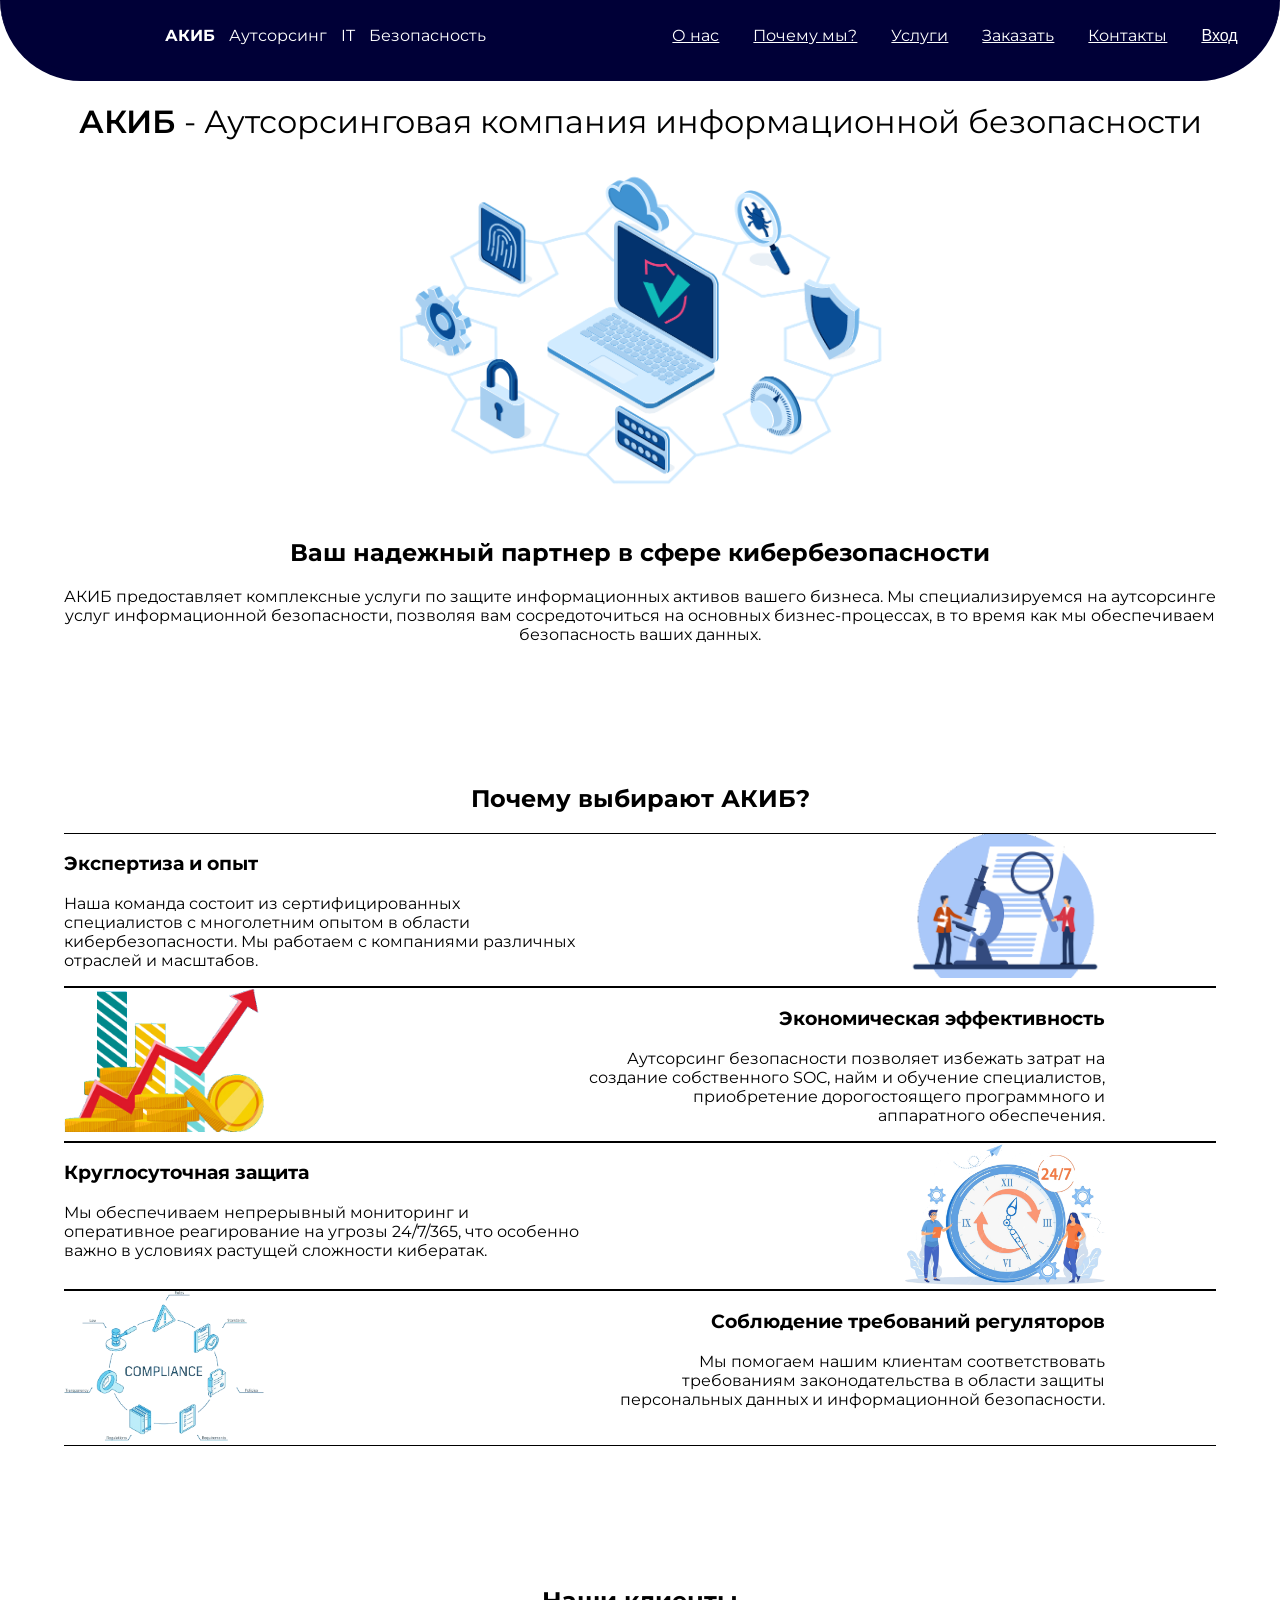
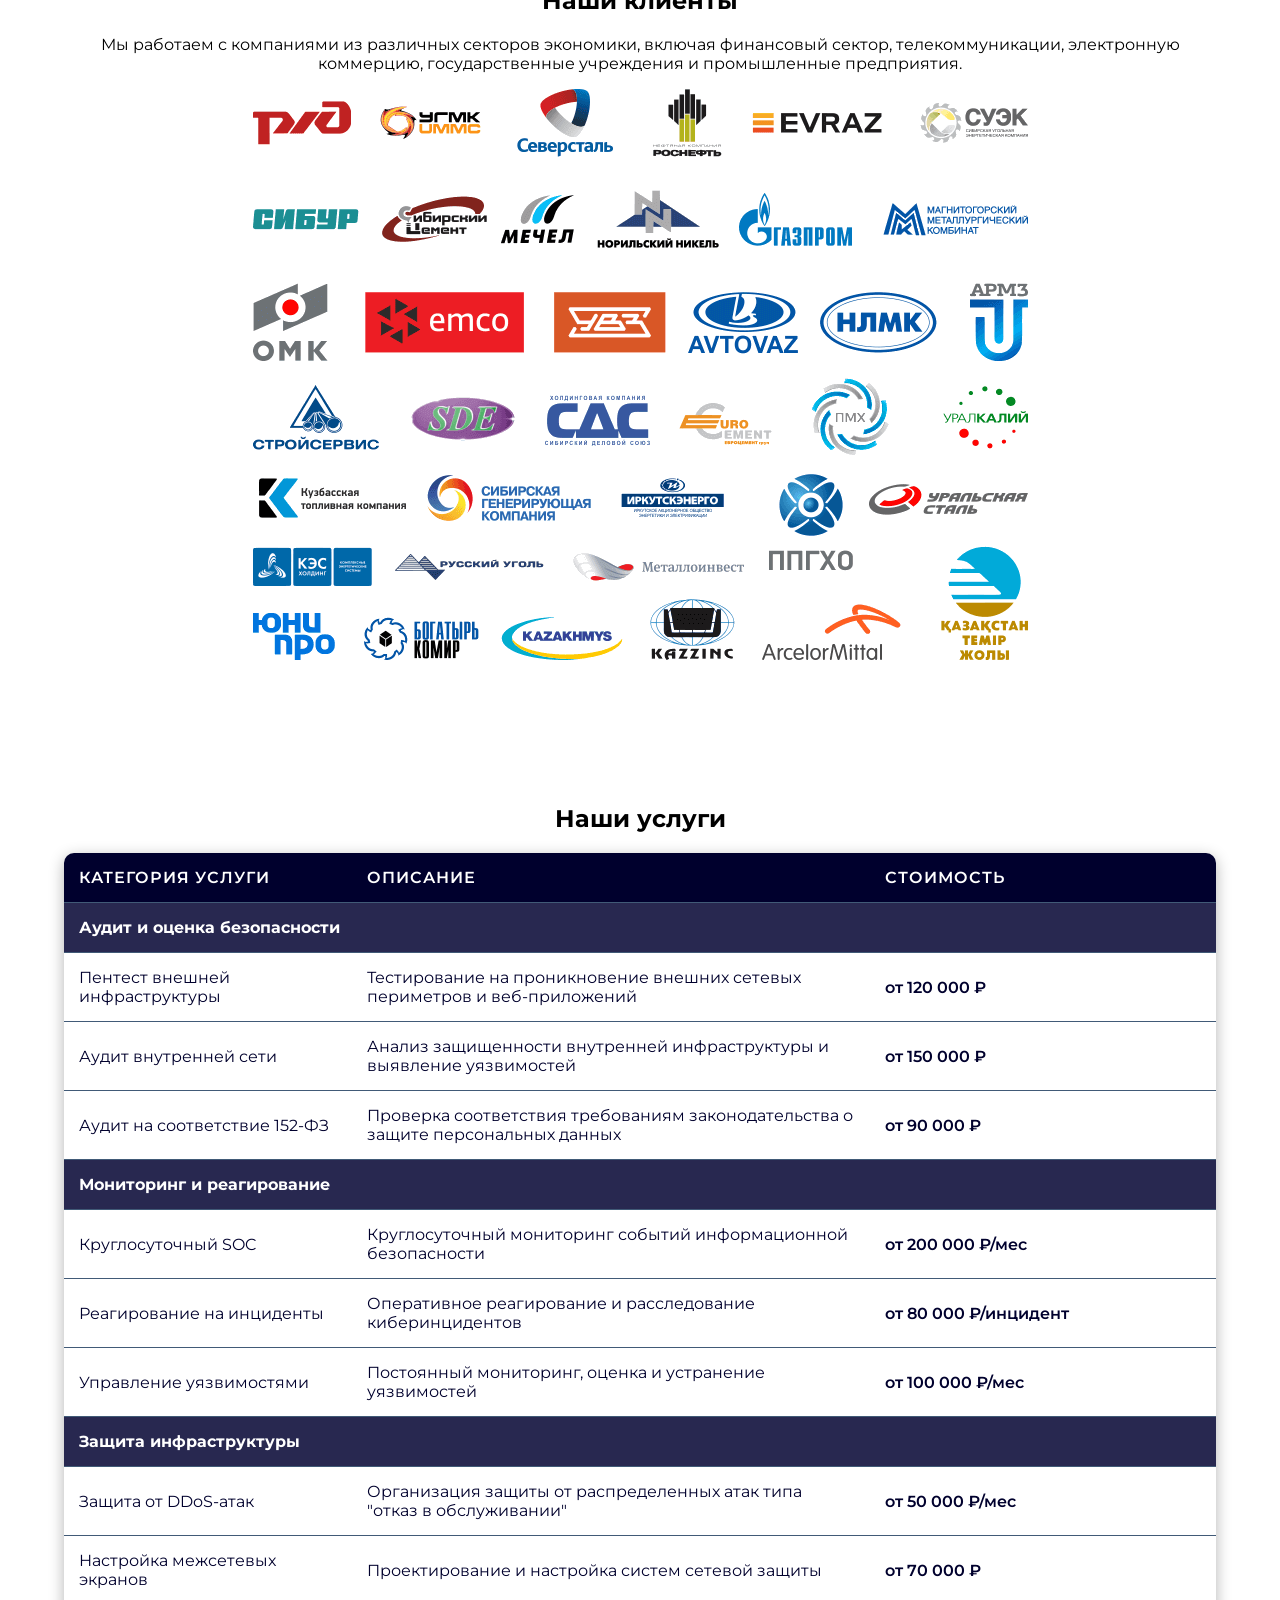
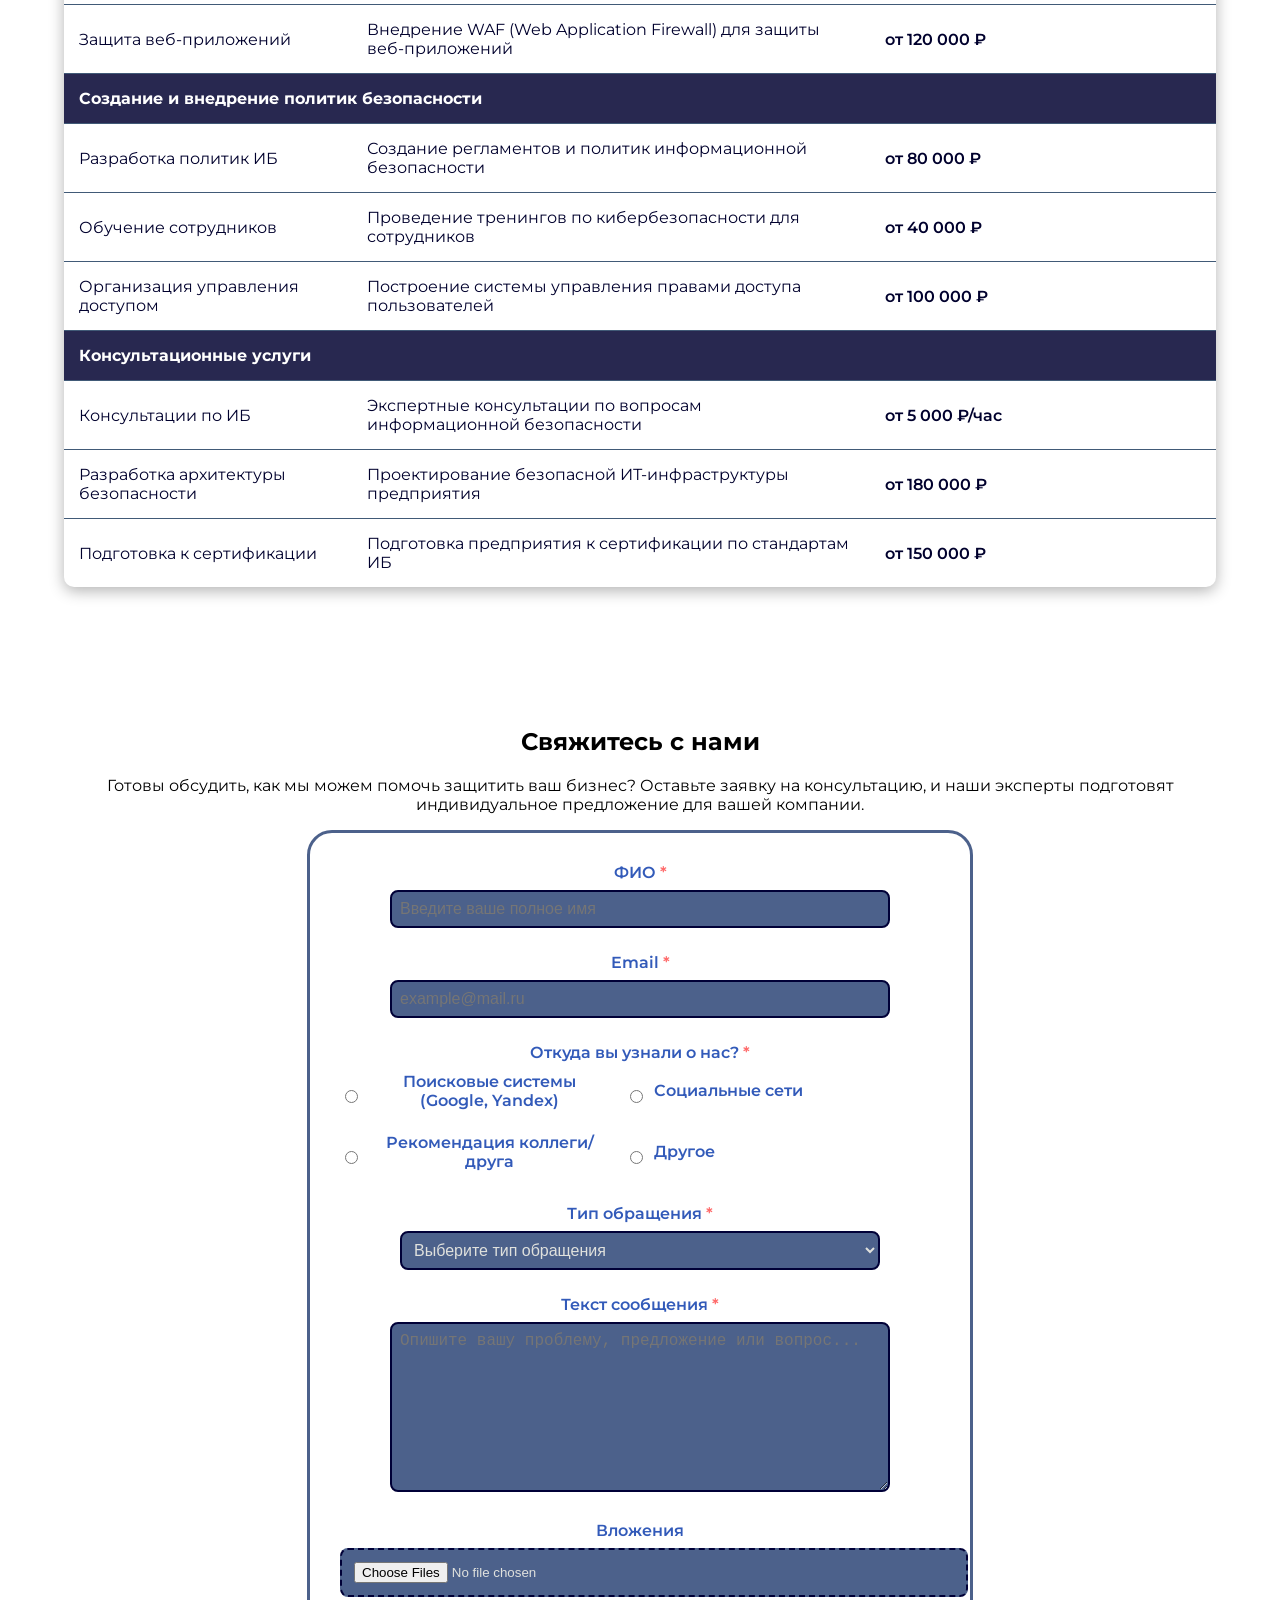
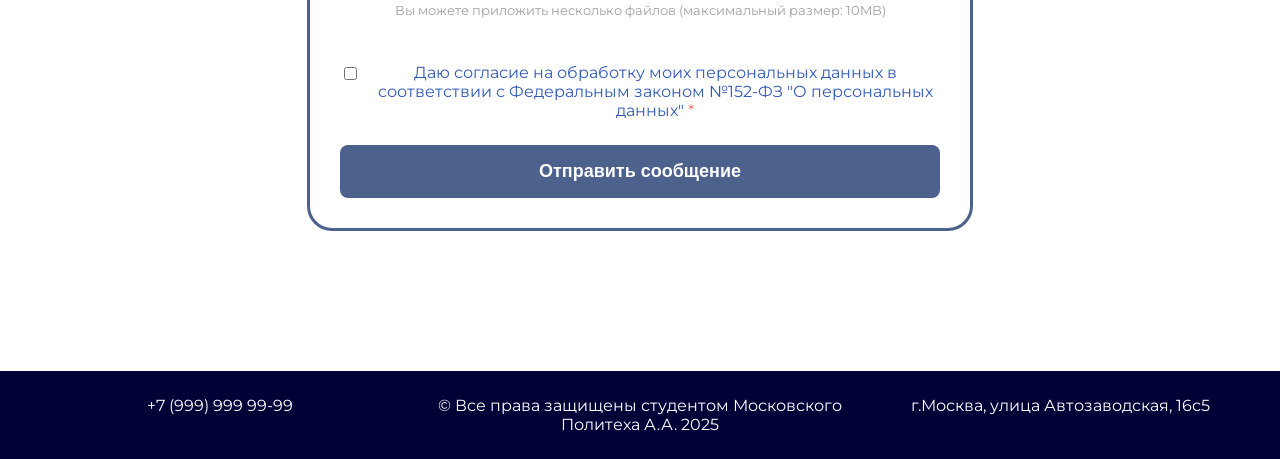
==== commit 040eab11: "Добавлена страница заказа" ====
--- a/index.html
+++ b/index.html
@@ -9,6 +9,7 @@
     <link href="https://fonts.googleapis.com/css2?family=Montserrat:ital,wght@0,100..900;1,100..900&display=swap" rel="stylesheet">
     
     <link rel="stylesheet" href="css/index.css">
+    <link rel="stylesheet" href="css/template.css">
     <link rel="stylesheet" href="css/forms.css">
     <link rel="icon" href="img/logo.png">
     <script src="js/index.js"></script>
@@ -54,6 +55,7 @@
                     <a href="#about-us">О нас</a>
                     <a href="#why-us">Почему мы?</a>
                     <a href="#services">Услуги</a>
+                    <a href="./order.html">Заказать</a>
                     <a href="#chat-us">Контакты</a>
                     <button class="login-btn" onclick="show_hide('login-layer')">Вход</button>
                 </nav>
--- a/css/index.css
+++ b/css/index.css
@@ -1,41 +1,3 @@
-/* === basic === */
-html, body {height: 100%; margin: 0;}
-body {
-    font-family: "Montserrat";
-    display: flex;
-    flex-direction: column;
-    background-color: white;
-}
-
-/* === Header === */
-header {
-    width: 100%;
-    background-color: rgb(0,0,55);
-    color: white;
-    text-align: center;
-    border-bottom: 10px solid rgb(0, 0, 55);
-    border-bottom-left-radius: 90px;
-    border-bottom-right-radius: 90px;
-}
-header div {
-    display: flex;
-    justify-content: space-between;
-    margin: 10px;
-    align-items: center;
-}
-header section {
-    display: table-cell;
-    vertical-align: middle;
-    width: 50%;
-}
-header span {
-    padding: 5px;
-}
-header nav a {
-    color: white;
-    padding: 5px 15px;
-}
-
 /* === Main === */
 main {
     flex: 1;
@@ -68,26 +30,7 @@
     max-width: 200px;
     max-height: 150px;
 }
-.login-btn {
-    background: none;
-    color: white;
-    padding: 5px 15px;
-    border: none;
-    text-decoration: underline;
-    font-size: 16px;
-    cursor: pointer;
-}
 img#inf_bezop {width: 50%;}
-.center {
-    text-align: center;
-}
-.left {
-    text-align: left;
-}
-.right {
-    text-align: right;
-}
-.overflow {overflow: auto;}
 /* === services table === */
 #services-table {
     width: 100%;
@@ -125,28 +68,9 @@
     font-weight: 600;
     text-align: right;
 }
-/* ====== Footer ====== */
-footer {
-    width: 100%;
-    background-color: rgb(0,0,55);
-    color: white;
-    text-align: center;
-    padding: 15px 0;
-}
-footer div {
-    display: flex;
-    justify-content: space-between;
-    margin: 10px;
-}
-footer section {
-    width: 33.3%;
-}
 
 /* ====== Mobile ====== */
 @media screen and (max-width: 600px) {
-    header nav a {
-        display: block;
-    }
     #services-table {
         display: block;
         overflow-x: auto;
--- a/css/template.css
+++ b/css/template.css
@@ -0,0 +1,79 @@
+/* === basic === */
+html, body {height: 100%; margin: 0;}
+body {
+    font-family: "Montserrat";
+    display: flex;
+    flex-direction: column;
+    background-color: white;
+}
+
+/* === Header === */
+header {
+    width: 100%;
+    background-color: rgb(0,0,55);
+    color: white;
+    text-align: center;
+    border-bottom: 10px solid rgb(0, 0, 55);
+    border-bottom-left-radius: 90px;
+    border-bottom-right-radius: 90px;
+}
+header div {
+    display: flex;
+    justify-content: space-between;
+    margin: 10px;
+    align-items: center;
+}
+header section {
+    display: table-cell;
+    vertical-align: middle;
+    width: 50%;
+}
+header span {
+    padding: 5px;
+}
+header nav a {
+    color: white;
+    padding: 5px 15px;
+}
+.login-btn {
+    background: none;
+    color: white;
+    padding: 5px 15px;
+    border: none;
+    text-decoration: underline;
+    font-size: 16px;
+    cursor: pointer;
+}
+/* === Main === */
+.center {
+    text-align: center;
+}
+.left {
+    text-align: left;
+}
+.right {
+    text-align: right;
+}
+.overflow {overflow: auto;}
+/* ====== Footer ====== */
+footer {
+    width: 100%;
+    background-color: rgb(0,0,55);
+    color: white;
+    text-align: center;
+    padding: 15px 0;
+}
+footer div {
+    display: flex;
+    justify-content: space-between;
+    margin: 10px;
+}
+footer section {
+    width: 33.3%;
+}
+/* ====== Mobile ====== */
+@media screen and (max-width: 600px) {
+    header nav a {
+        display: block;
+    }
+}
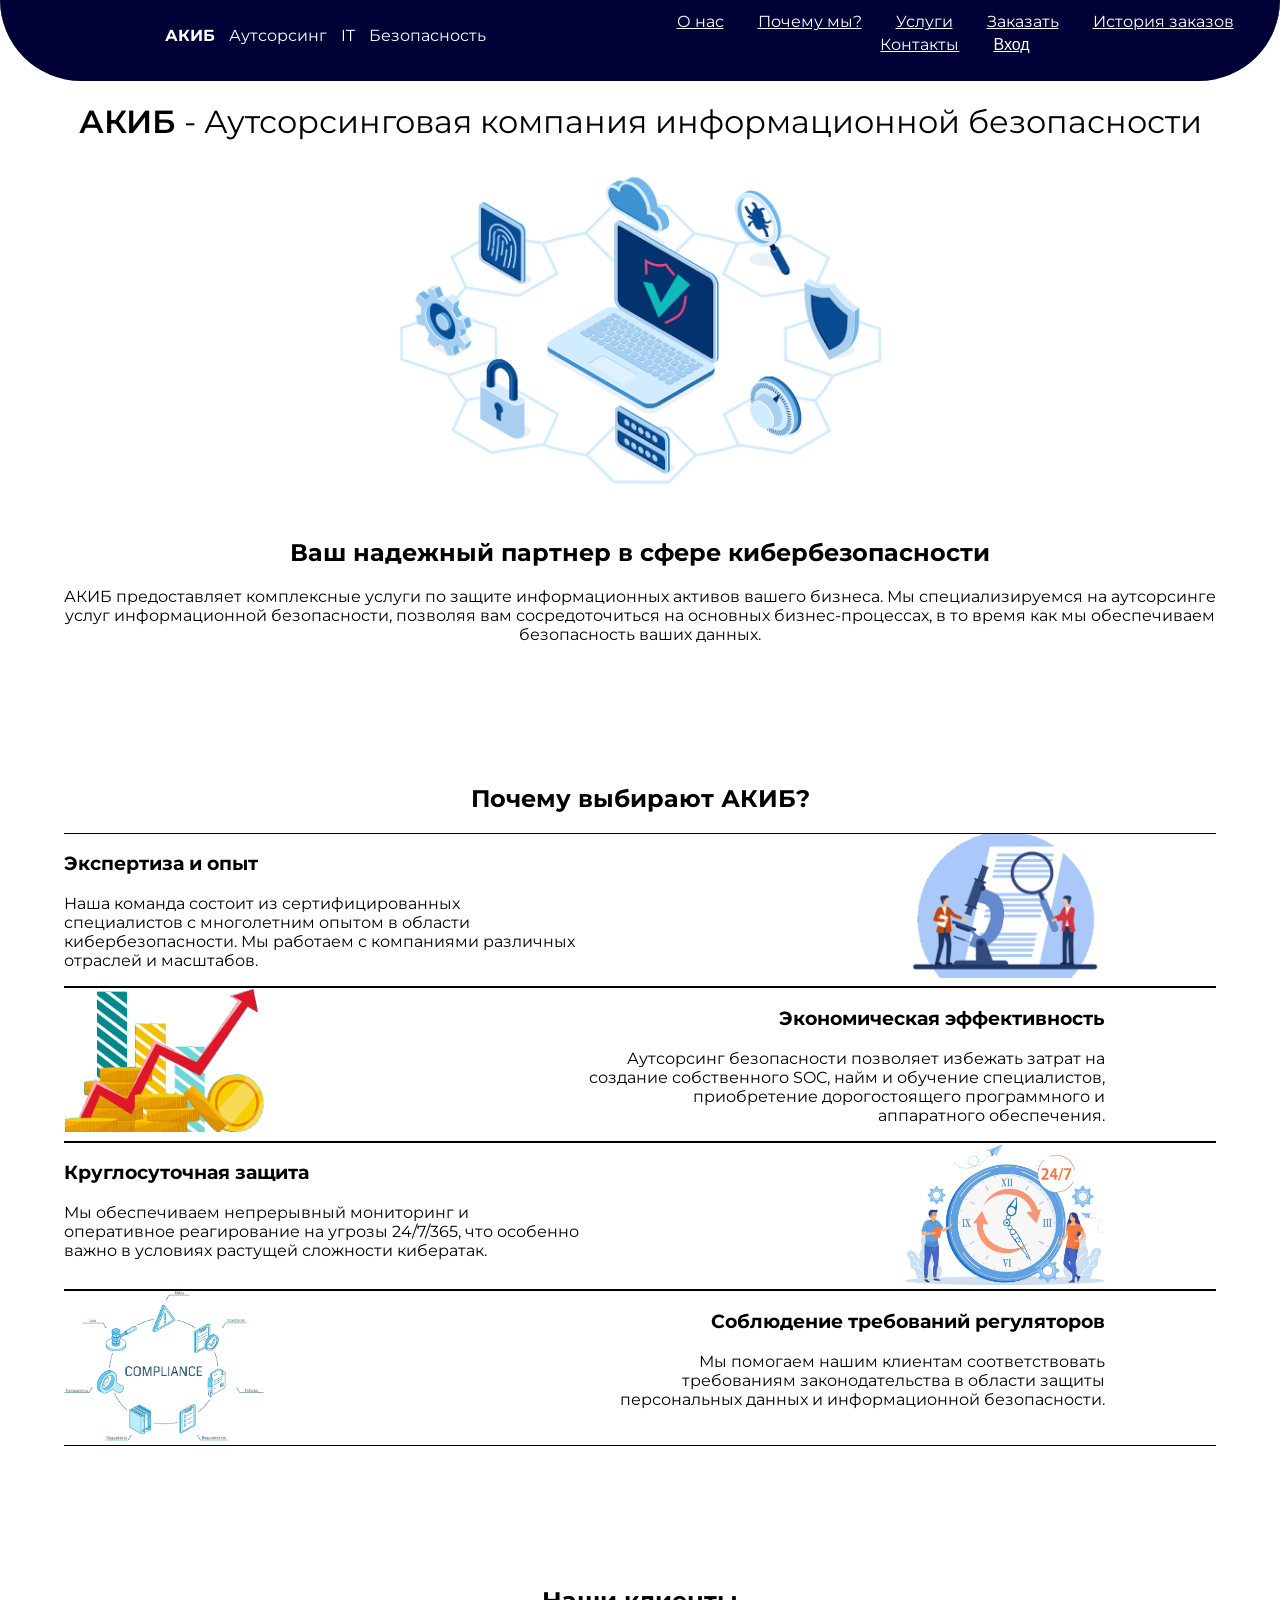
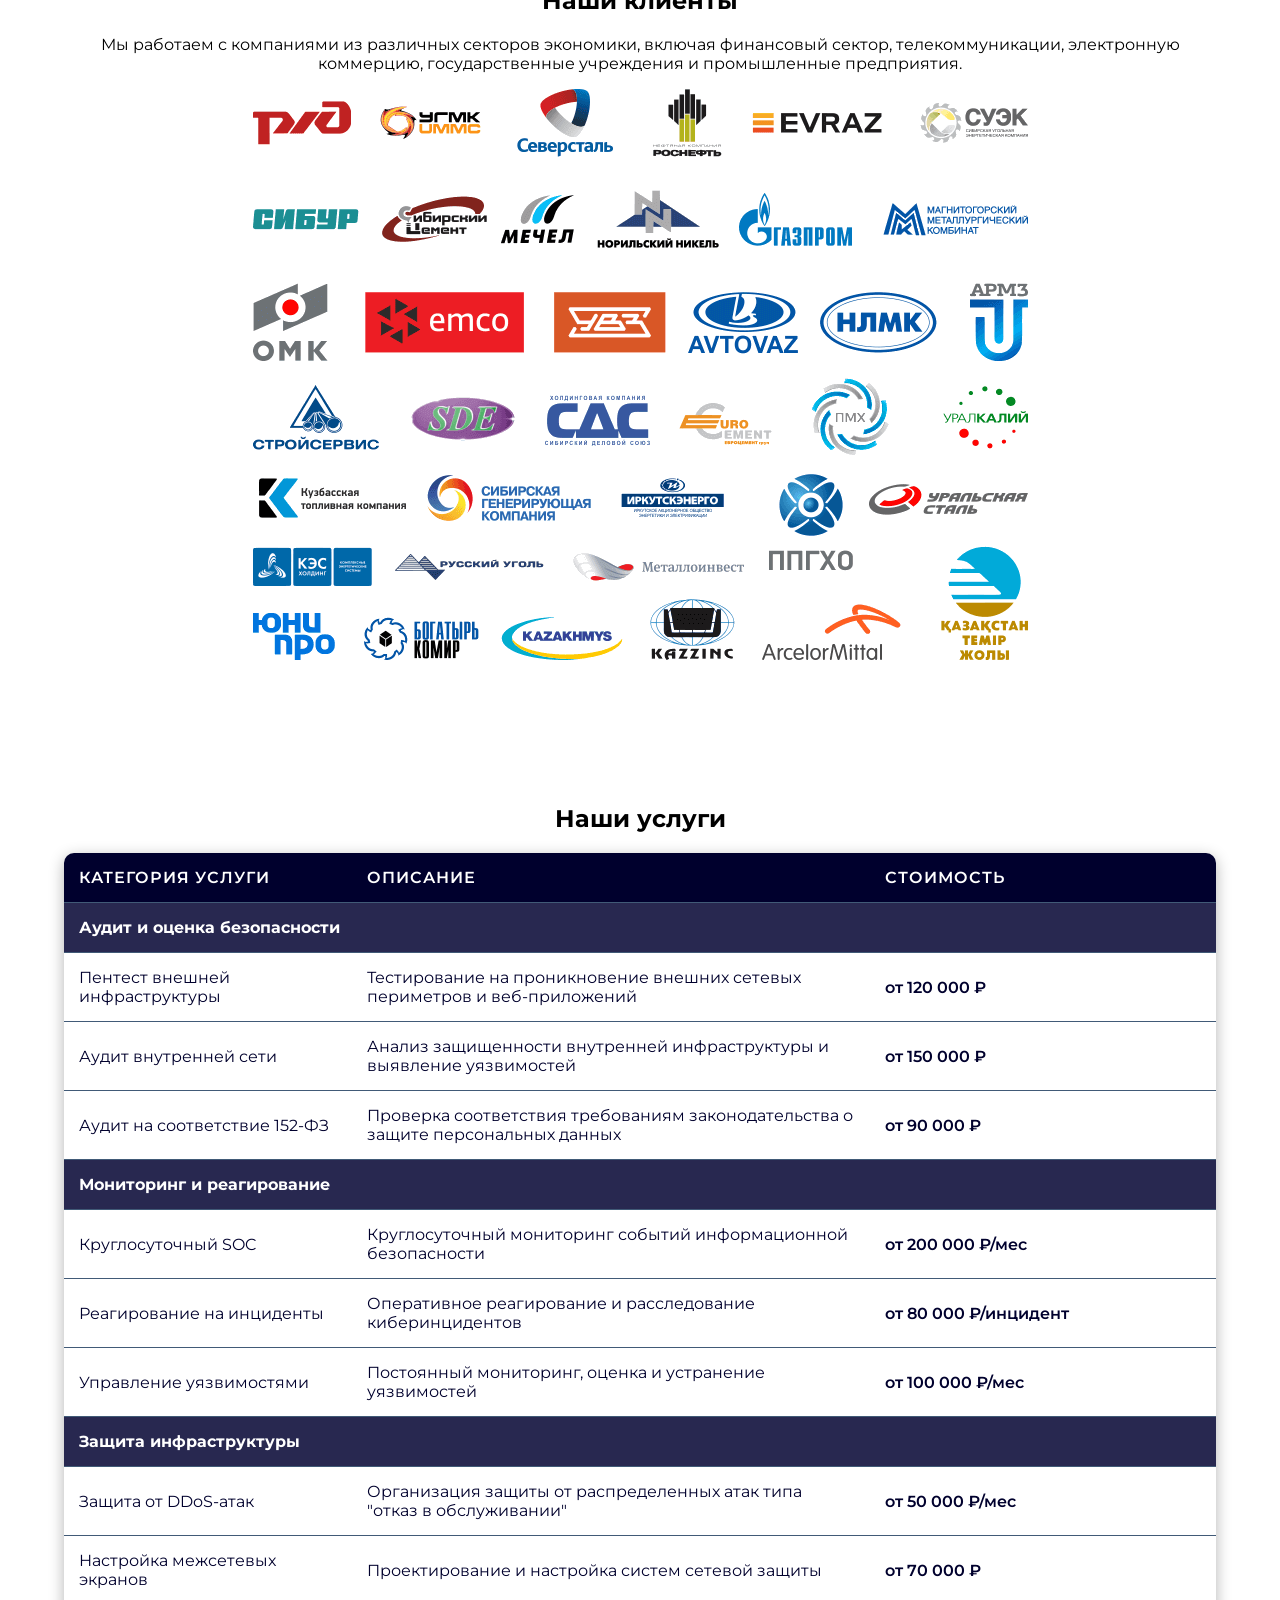
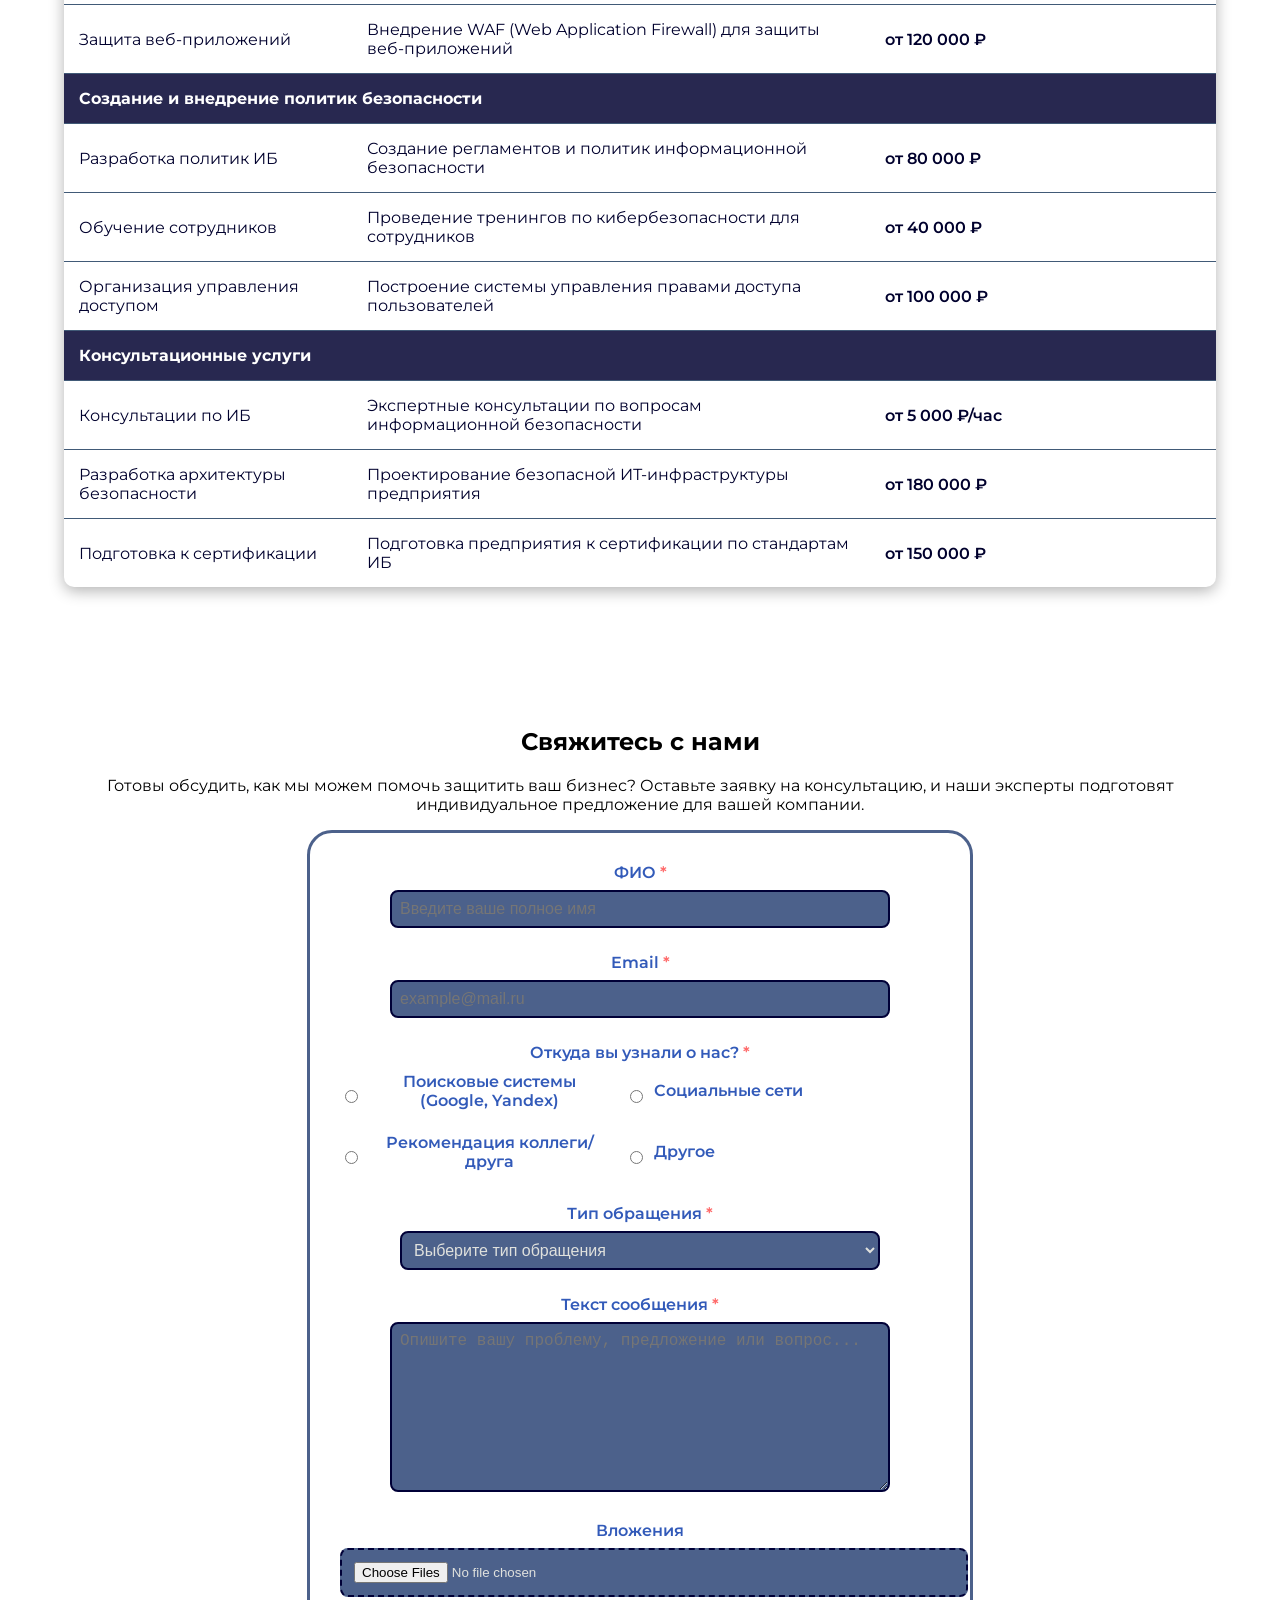
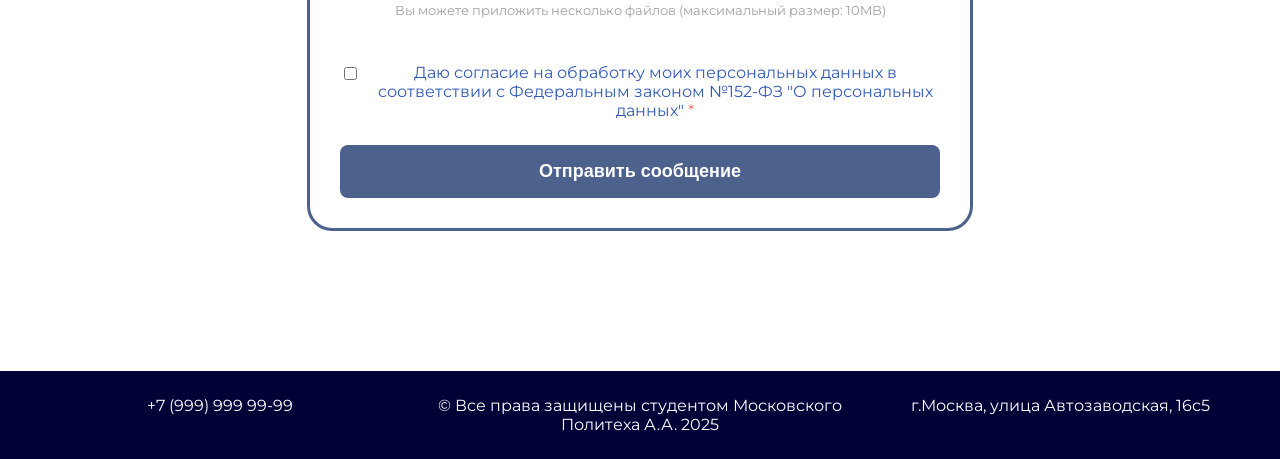
==== commit 2bd7aa88: "Добавлена история заказов с отображением в виде карточек" ====
--- a/index.html
+++ b/index.html
@@ -56,6 +56,7 @@
                     <a href="#why-us">Почему мы?</a>
                     <a href="#services">Услуги</a>
                     <a href="./order.html">Заказать</a>
+                    <a href="./history.html">История заказов</a>
                     <a href="#chat-us">Контакты</a>
                     <button class="login-btn" onclick="show_hide('login-layer')">Вход</button>
                 </nav>
--- a/css/template.css
+++ b/css/template.css
@@ -73,6 +73,10 @@
 }
 /* ====== Mobile ====== */
 @media screen and (max-width: 600px) {
+    header {
+        border-bottom-left-radius: 60px;
+        border-bottom-right-radius: 60px;
+    }
     header nav a {
         display: block;
     }
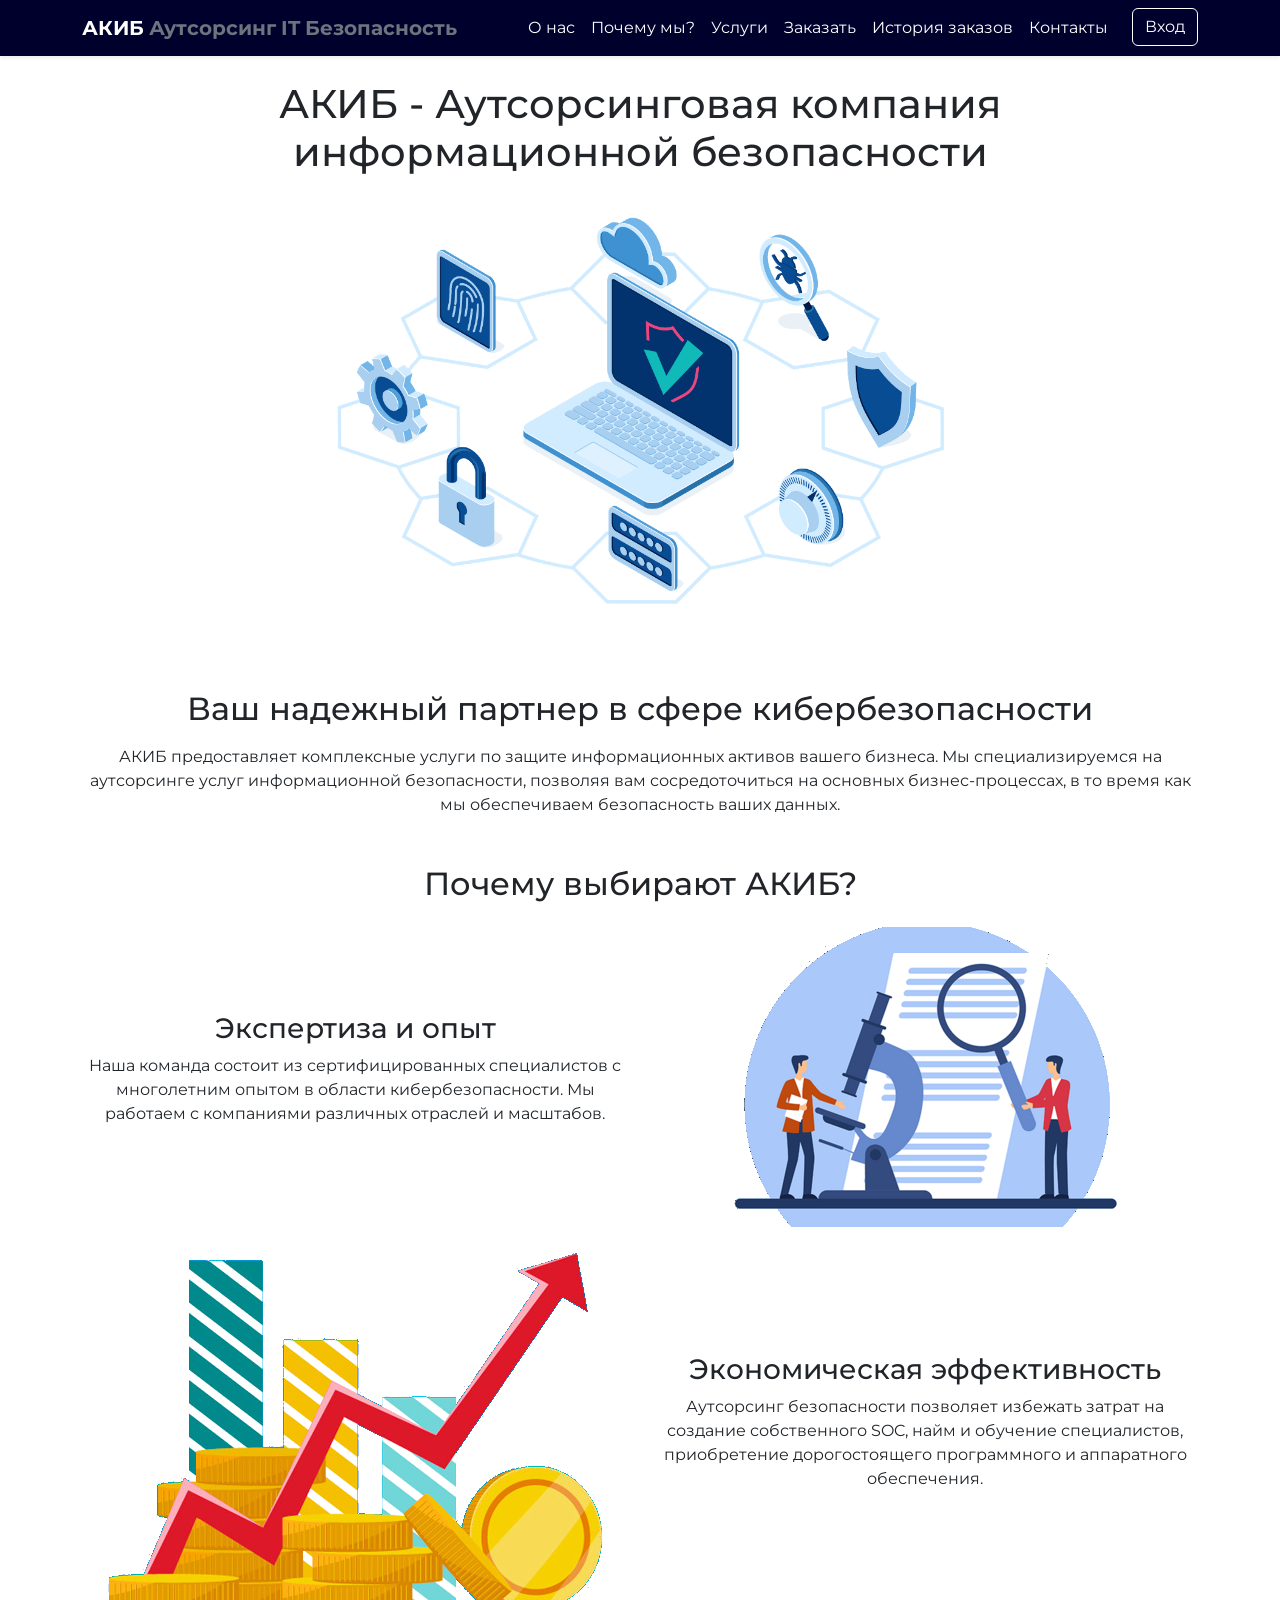
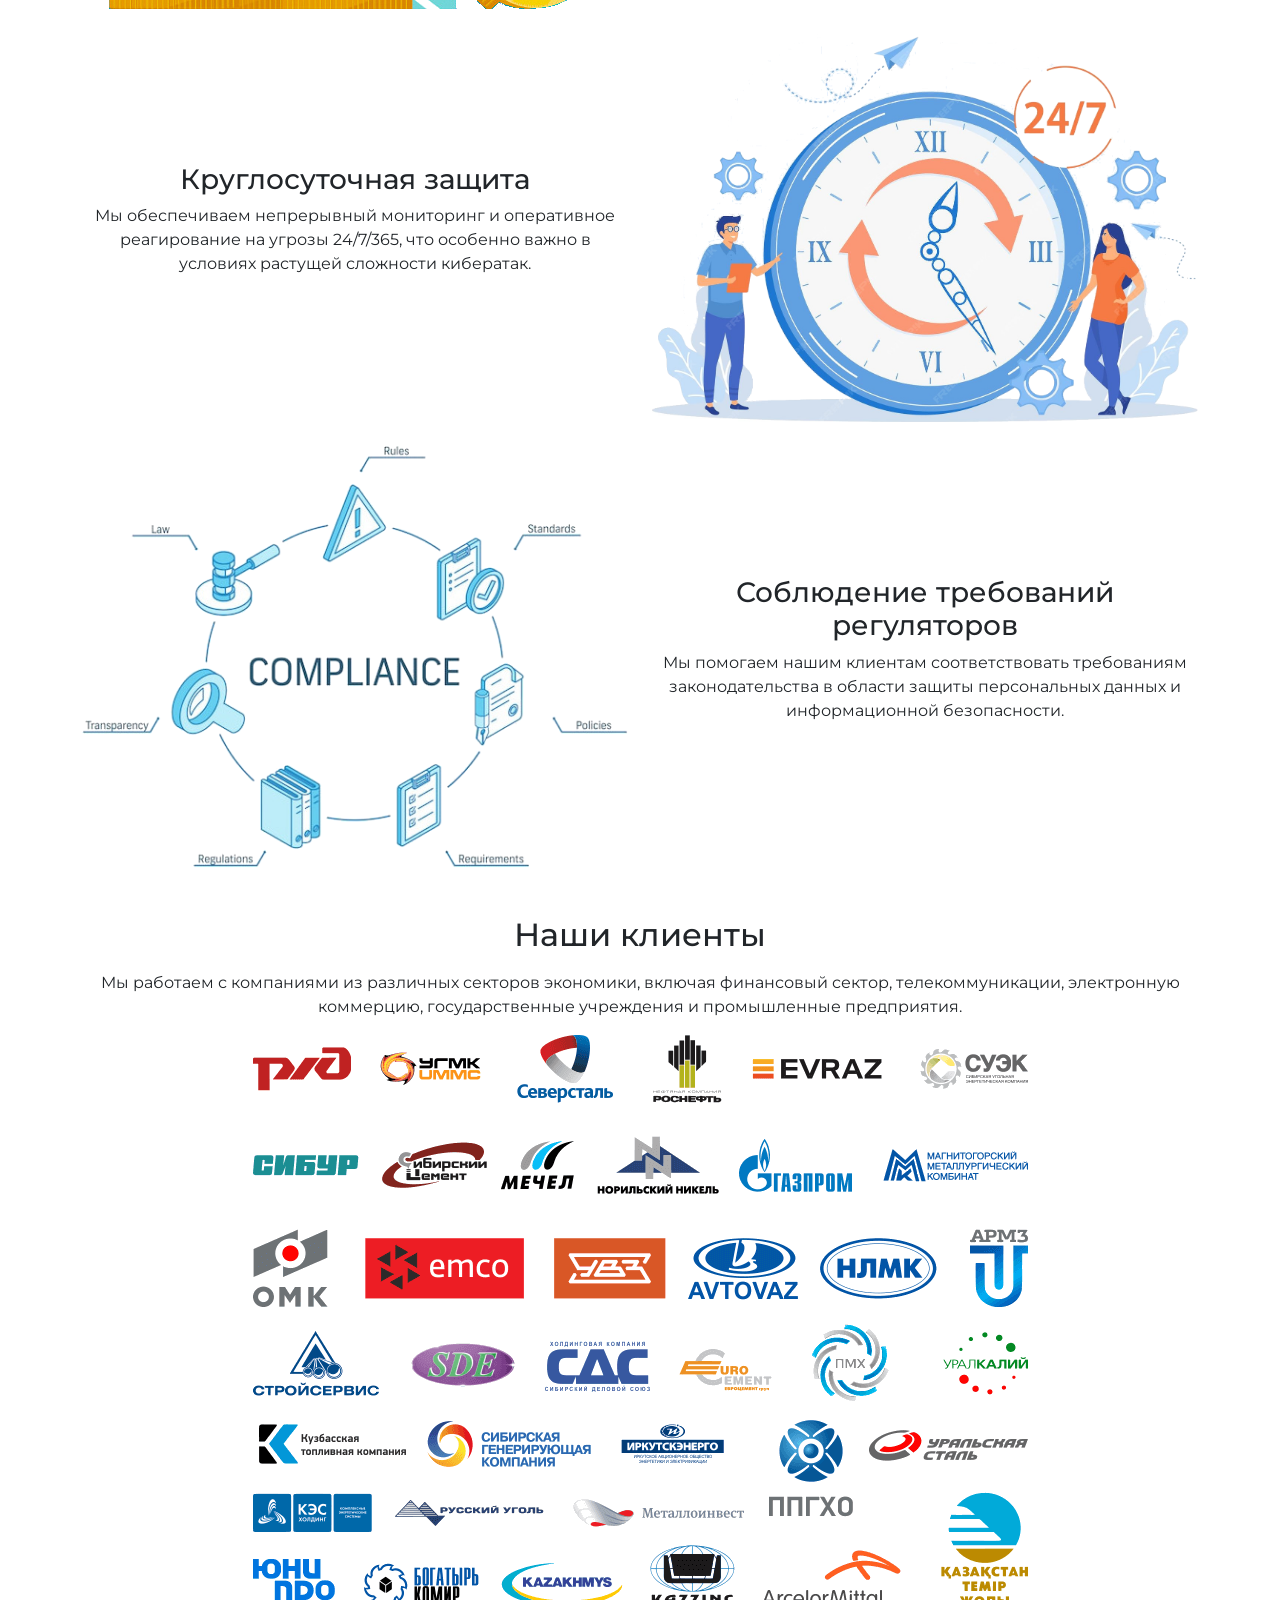
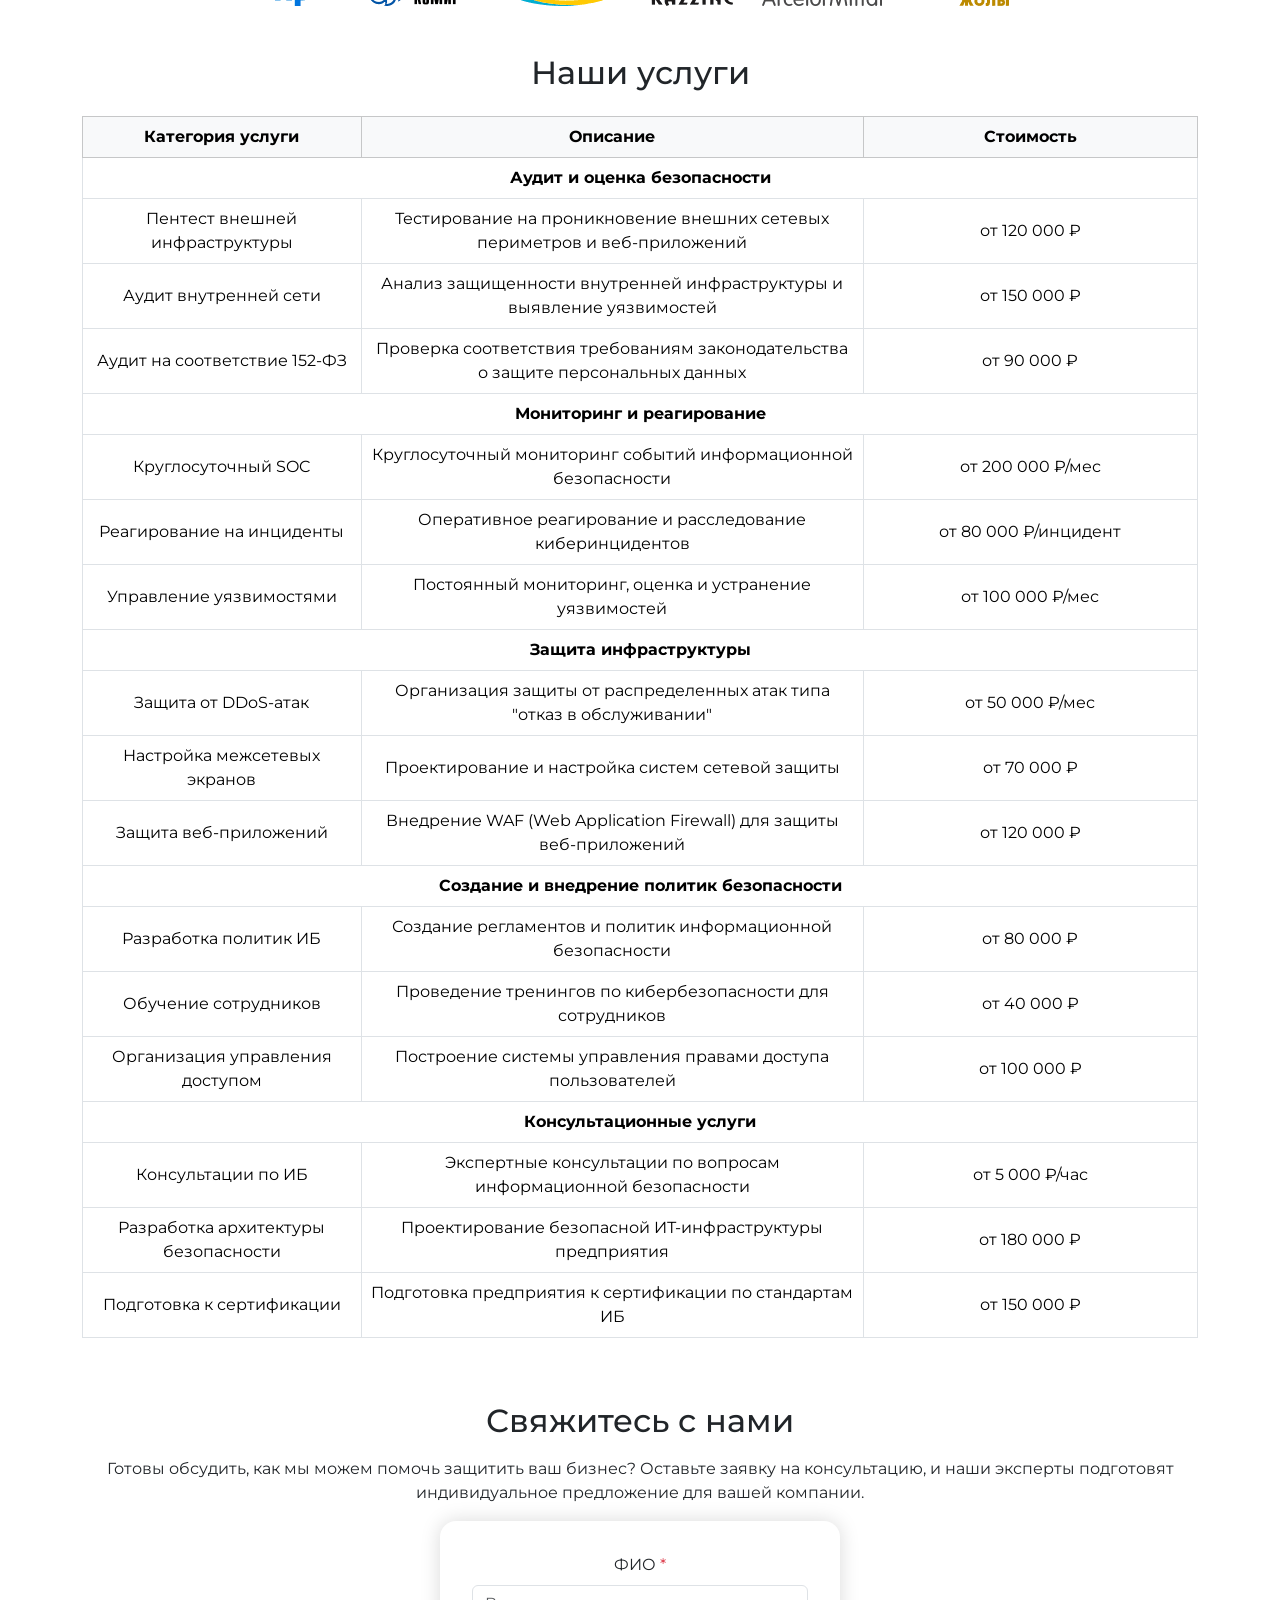
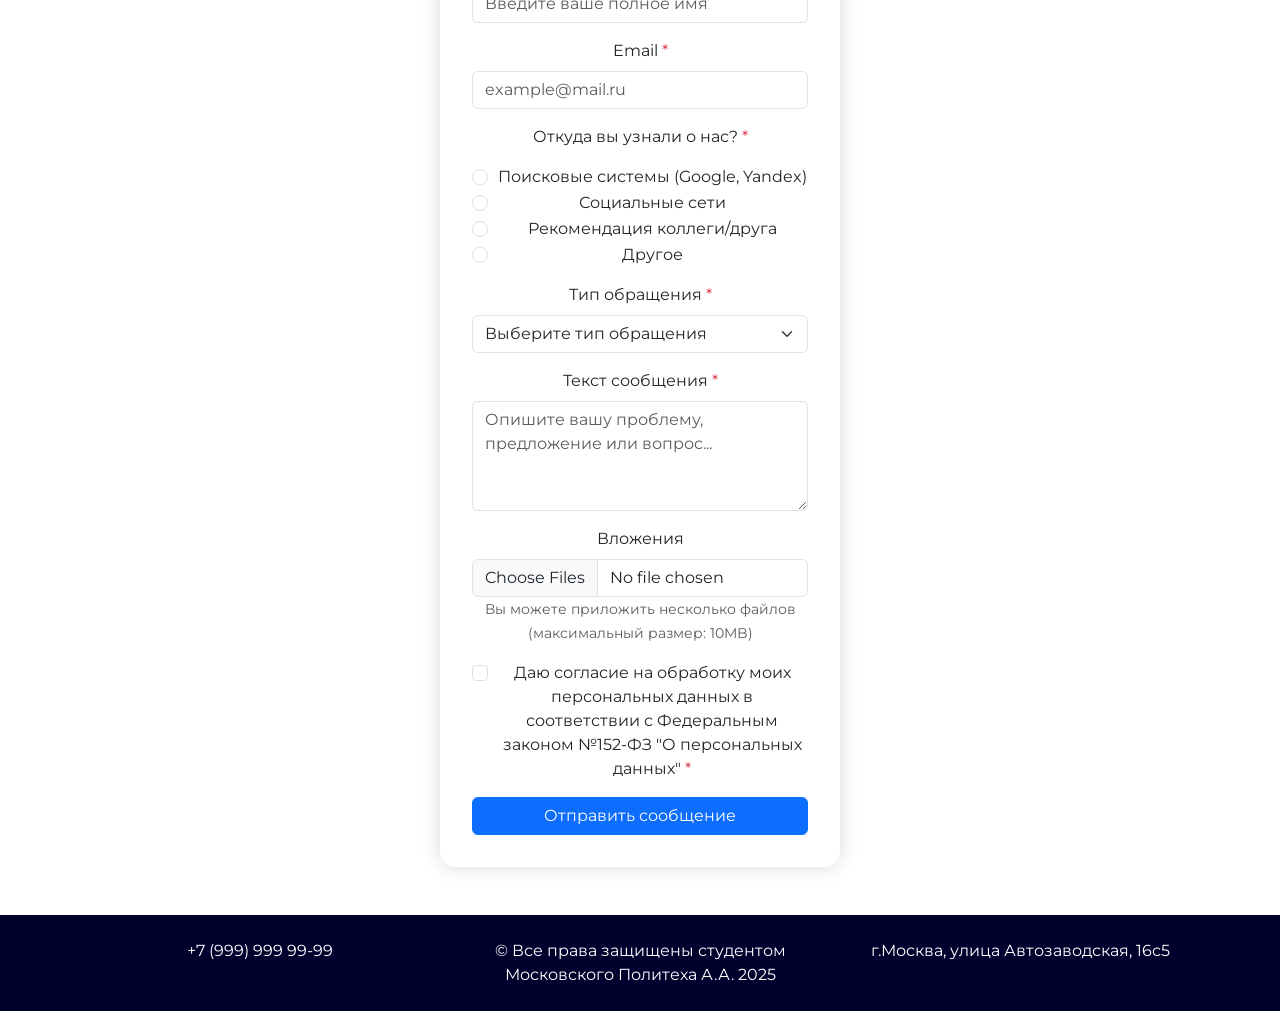
==== commit 5fcbebc3: "Лабораторная работа №10, лендинговая страница компании переписана на bootstrap 5" ====
--- a/index.html
+++ b/index.html
@@ -7,301 +7,317 @@
     <link rel="preconnect" href="https://fonts.googleapis.com">
     <link rel="preconnect" href="https://fonts.gstatic.com" crossorigin>
     <link href="https://fonts.googleapis.com/css2?family=Montserrat:ital,wght@0,100..900;1,100..900&display=swap" rel="stylesheet">
-    
+    <!-- Bootstrap 5 CSS -->
+    <link href="https://cdn.jsdelivr.net/npm/bootstrap@5.3.3/dist/css/bootstrap.min.css" rel="stylesheet">
+    <link rel="icon" href="img/logo.png">
     <link rel="stylesheet" href="css/index.css">
-    <link rel="stylesheet" href="css/template.css">
-    <link rel="stylesheet" href="css/forms.css">
-    <link rel="icon" href="img/logo.png">
+    <title>АКИБ - Главная</title>
     <script src="js/index.js"></script>
-    <title>АКИБ - Главная</title>
 </head>
 <body>
-    <div class="login-layer" id="login-layer" style="display: none;">
-        <div class="form-container" id="login-form">
-            <button class="close-btn" onclick="show_hide('login-layer')">Закрыть</button>
-            <div class="logo">
+    <!-- Login Modal Layer -->
+    <div class="login-layer" id="login-layer">
+        <div class="form-container position-relative">
+            <button class="close-btn position-absolute top-0 end-0 m-2" onclick="show_hide('login-layer')" aria-label="Закрыть">&times;</button>
+            <div class="logo text-center mb-3">
                 <h1>АКИБ</h1>
                 <p>Аутсорсинговая компания по информационной безопасности</p>
             </div>
-            
             <form name="login-form" action="https://httpbin.org/post" method="POST" accept-charset="utf-8">
-                <div class="form-group">
-                    <label for="username">Логин</label>
-                    <input type="text" id="username" name="username" required placeholder="Введите ваш логин">
-                </div>
-                
-                <div class="form-group">
-                    <label for="password">Пароль</label>
-                    <input type="password" id="password" name="password" required placeholder="Введите ваш пароль">
-                </div>
-                
-                <div class="checkbox-group">
-                    <input type="checkbox" id="remember" name="remember">
-                    <label for="remember">Запомнить меня</label>
-                </div>
-                
-                <button type="submit" class="btn-submit">Войти в систему</button>
+                <div class="mb-3">
+                    <label for="username" class="form-label">Логин</label>
+                    <input type="text" class="form-control" id="username" name="username" required placeholder="Введите ваш логин">
+                </div>
+                <div class="mb-3">
+                    <label for="password" class="form-label">Пароль</label>
+                    <input type="password" class="form-control" id="password" name="password" required placeholder="Введите ваш пароль">
+                </div>
+                <div class="form-check mb-3">
+                    <input class="form-check-input" type="checkbox" id="remember" name="remember">
+                    <label class="form-check-label" for="remember">Запомнить меня</label>
+                </div>
+                <button type="submit" class="btn btn-primary btn-submit">Войти в систему</button>
             </form>
         </div>
     </div>
-    <header>
-        <div>
-            <section>
-                <p><span><b>АКИБ</b></span> <span>Аутсорсинг</span> <span>IT</span> <span>Безопасность</span></p>
-            </section>
-
-            <section>
-                <nav>
-                    <a href="#about-us">О нас</a>
-                    <a href="#why-us">Почему мы?</a>
-                    <a href="#services">Услуги</a>
-                    <a href="./order.html">Заказать</a>
-                    <a href="./history.html">История заказов</a>
-                    <a href="#chat-us">Контакты</a>
-                    <button class="login-btn" onclick="show_hide('login-layer')">Вход</button>
-                </nav>
+
+    <!-- Header & Navbar -->
+    <header class="mb-4">
+        <nav class="navbar navbar-expand-lg navbar-light bg-light shadow-sm">
+            <div class="container">
+                <a class="navbar-brand" href="#">
+                    <span>АКИБ</span> <span class="text-secondary">Аутсорсинг</span> <span class="text-secondary">IT</span> <span class="text-secondary">Безопасность</span>
+                </a>
+                <button class="navbar-toggler" type="button" data-bs-toggle="collapse" data-bs-target="#mainNavbar" aria-controls="mainNavbar" aria-expanded="false" aria-label="Переключить навигацию">
+                    <span class="navbar-toggler-icon"></span>
+                </button>
+                <div class="collapse navbar-collapse" id="mainNavbar">
+                    <ul class="navbar-nav ms-auto mb-2 mb-lg-0">
+                        <li class="nav-item"><a class="nav-link" href="#about-us">О нас</a></li>
+                        <li class="nav-item"><a class="nav-link" href="#why-us">Почему мы?</a></li>
+                        <li class="nav-item"><a class="nav-link" href="#services">Услуги</a></li>
+                        <li class="nav-item"><a class="nav-link" href="./order.html">Заказать</a></li>
+                        <li class="nav-item"><a class="nav-link" href="./history.html">История заказов</a></li>
+                        <li class="nav-item"><a class="nav-link" href="#chat-us">Контакты</a></li>
+                        <li class="nav-item">
+                            <button class="btn btn-outline-primary ms-lg-3" type="button" onclick="show_hide('login-layer')">Вход</button>
+                        </li>
+                    </ul>
+                </div>
+            </div>
+        </nav>
+    </header>
+
+    <main>
+        <div class="container">
+            <div class="center mb-4">
+                <h1><span>АКИБ</span> - Аутсорсинговая компания информационной безопасности</h1>
+            </div>
+            <div class="center mb-5 main-image-holder">
+                <img id="inf_bezop" src="img/inf_bezop.png" class="img-fluid" alt="">
+            </div>
+
+            <!-- About Us -->
+            <section id="about-us" class="mb-5 center">
+                <h2 class="mb-3">Ваш надежный партнер в сфере кибербезопасности</h2>
+                <p>АКИБ предоставляет комплексные услуги по защите информационных активов вашего бизнеса. Мы специализируемся на аутсорсинге услуг информационной безопасности, позволяя вам сосредоточиться на основных бизнес-процессах, в то время как мы обеспечиваем безопасность ваших данных.</p>
+            </section>
+
+            <!-- Why Us -->
+            <section id="why-us" class="mb-5 center">
+                <h2 class="mb-4">Почему выбирают АКИБ?</h2>
+                <div class="row align-items-center mb-4">
+                    <div class="col-md-6 mb-3 mb-md-0">
+                        <h3>Экспертиза и опыт</h3>
+                        <p>Наша команда состоит из сертифицированных специалистов с многолетним опытом в области кибербезопасности. Мы работаем с компаниями различных отраслей и масштабов.</p>
+                    </div>
+                    <div class="col-md-6 text-center">
+                        <img src="img/ekspertiza.png" class="img-fluid" alt="">
+                    </div>
+                </div>
+                <div class="row align-items-center mb-4 flex-md-row-reverse">
+                    <div class="col-md-6 mb-3 mb-md-0">
+                        <h3>Экономическая эффективность</h3>
+                        <p>Аутсорсинг безопасности позволяет избежать затрат на создание собственного SOC, найм и обучение специалистов, приобретение дорогостоящего программного и аппаратного обеспечения.</p>
+                    </div>
+                    <div class="col-md-6 text-center">
+                        <img src="img/economic.png" class="img-fluid" alt="">
+                    </div>
+                </div>
+                <div class="row align-items-center mb-4">
+                    <div class="col-md-6 mb-3 mb-md-0">
+                        <h3>Круглосуточная защита</h3>
+                        <p>Мы обеспечиваем непрерывный мониторинг и оперативное реагирование на угрозы 24/7/365, что особенно важно в условиях растущей сложности кибератак.</p>
+                    </div>
+                    <div class="col-md-6 text-center">
+                        <img src="img/allday.png" class="img-fluid" alt="">
+                    </div>
+                </div>
+                <div class="row align-items-center mb-4 flex-md-row-reverse">
+                    <div class="col-md-6 mb-3 mb-md-0">
+                        <h3>Соблюдение требований регуляторов</h3>
+                        <p>Мы помогаем нашим клиентам соответствовать требованиям законодательства в области защиты персональных данных и информационной безопасности.</p>
+                    </div>
+                    <div class="col-md-6 text-center">
+                        <img src="img/complience.png" class="img-fluid" alt="">
+                    </div>
+                </div>
+            </section>
+
+            <!-- Clients -->
+            <section id="clients" class="mb-5 center">
+                <h2 class="mb-3">Наши клиенты</h2>
+                <p>Мы работаем с компаниями из различных секторов экономики, включая финансовый сектор, телекоммуникации, электронную коммерцию, государственные учреждения и промышленные предприятия.</p>
+                <div class="overflow mb-3">
+                    <img src="img/clients.png" class="img-fluid" alt="">
+                </div>
+            </section>
+
+            <!-- Services -->
+            <section id="services" class="mb-5 center">
+                <h2 class="mb-4">Наши услуги</h2>
+                <div class="table-responsive">
+                    <table class="table table-bordered align-middle" id="services-table">
+                        <thead class="table-light">
+                            <tr>
+                                <th width="25%">Категория услуги</th>
+                                <th width="45%">Описание</th>
+                                <th width="30%">Стоимость</th>
+                            </tr>
+                        </thead>
+                        <tbody>
+                            <tr>
+                                <td class="category" colspan="3">Аудит и оценка безопасности</td>
+                            </tr>
+                            <tr>
+                                <td>Пентест внешней инфраструктуры</td>
+                                <td>Тестирование на проникновение внешних сетевых периметров и веб-приложений</td>
+                                <td>от 120 000 ₽</td>
+                            </tr>
+                            <tr>
+                                <td>Аудит внутренней сети</td>
+                                <td>Анализ защищенности внутренней инфраструктуры и выявление уязвимостей</td>
+                                <td>от 150 000 ₽</td>
+                            </tr>
+                            <tr>
+                                <td>Аудит на соответствие 152-ФЗ</td>
+                                <td>Проверка соответствия требованиям законодательства о защите персональных данных</td>
+                                <td>от 90 000 ₽</td>
+                            </tr>
+                            <tr>
+                                <td class="category" colspan="3">Мониторинг и реагирование</td>
+                            </tr>
+                            <tr>
+                                <td>Круглосуточный SOC</td>
+                                <td>Круглосуточный мониторинг событий информационной безопасности</td>
+                                <td>от 200 000 ₽/мес</td>
+                            </tr>
+                            <tr>
+                                <td>Реагирование на инциденты</td>
+                                <td>Оперативное реагирование и расследование киберинцидентов</td>
+                                <td>от 80 000 ₽/инцидент</td>
+                            </tr>
+                            <tr>
+                                <td>Управление уязвимостями</td>
+                                <td>Постоянный мониторинг, оценка и устранение уязвимостей</td>
+                                <td>от 100 000 ₽/мес</td>
+                            </tr>
+                            <tr>
+                                <td class="category" colspan="3">Защита инфраструктуры</td>
+                            </tr>
+                            <tr>
+                                <td>Защита от DDoS-атак</td>
+                                <td>Организация защиты от распределенных атак типа "отказ в обслуживании"</td>
+                                <td>от 50 000 ₽/мес</td>
+                            </tr>
+                            <tr>
+                                <td>Настройка межсетевых экранов</td>
+                                <td>Проектирование и настройка систем сетевой защиты</td>
+                                <td>от 70 000 ₽</td>
+                            </tr>
+                            <tr>
+                                <td>Защита веб-приложений</td>
+                                <td>Внедрение WAF (Web Application Firewall) для защиты веб-приложений</td>
+                                <td>от 120 000 ₽</td>
+                            </tr>
+                            <tr>
+                                <td class="category" colspan="3">Создание и внедрение политик безопасности</td>
+                            </tr>
+                            <tr>
+                                <td>Разработка политик ИБ</td>
+                                <td>Создание регламентов и политик информационной безопасности</td>
+                                <td>от 80 000 ₽</td>
+                            </tr>
+                            <tr>
+                                <td>Обучение сотрудников</td>
+                                <td>Проведение тренингов по кибербезопасности для сотрудников</td>
+                                <td>от 40 000 ₽</td>
+                            </tr>
+                            <tr>
+                                <td>Организация управления доступом</td>
+                                <td>Построение системы управления правами доступа пользователей</td>
+                                <td>от 100 000 ₽</td>
+                            </tr>
+                            <tr>
+                                <td class="category" colspan="3">Консультационные услуги</td>
+                            </tr>
+                            <tr>
+                                <td>Консультации по ИБ</td>
+                                <td>Экспертные консультации по вопросам информационной безопасности</td>
+                                <td>от 5 000 ₽/час</td>
+                            </tr>
+                            <tr>
+                                <td>Разработка архитектуры безопасности</td>
+                                <td>Проектирование безопасной ИТ-инфраструктуры предприятия</td>
+                                <td>от 180 000 ₽</td>
+                            </tr>
+                            <tr>
+                                <td>Подготовка к сертификации</td>
+                                <td>Подготовка предприятия к сертификации по стандартам ИБ</td>
+                                <td>от 150 000 ₽</td>
+                            </tr>
+                        </tbody>
+                    </table>
+                </div>
+            </section>
+
+            <!-- Contact Us -->
+            <section id="chat-us" class="mb-5 center">
+                <h2 class="mb-3">Свяжитесь с нами</h2>
+                <p>Готовы обсудить, как мы можем помочь защитить ваш бизнес? Оставьте заявку на консультацию, и наши эксперты подготовят индивидуальное предложение для вашей компании.</p>
+                <div class="form-container mx-auto">
+                    <form name="contact-form" action="https://httpbin.org/post" method="POST" accept-charset="utf-8" enctype="multipart/form-data">
+                        <div class="mb-3">
+                            <label for="fullname" class="form-label">ФИО <span class="required">*</span></label>
+                            <input type="text" class="form-control" id="fullname" name="fullname" required placeholder="Введите ваше полное имя">
+                        </div>
+                        <div class="mb-3">
+                            <label for="email" class="form-label">Email <span class="required">*</span></label>
+                            <input type="email" class="form-control" id="email" name="email" required placeholder="example@mail.ru">
+                        </div>
+                        <div class="mb-3">
+                            <label class="form-label">Откуда вы узнали о нас? <span class="required">*</span></label>
+                            <div class="radio-group">
+                                <div class="form-check">
+                                    <input class="form-check-input" type="radio" id="source-google" name="source" value="поисковые системы" required>
+                                    <label class="form-check-label" for="source-google">Поисковые системы (Google, Yandex)</label>
+                                </div>
+                                <div class="form-check">
+                                    <input class="form-check-input" type="radio" id="source-social" name="source" value="социальные сети">
+                                    <label class="form-check-label" for="source-social">Социальные сети</label>
+                                </div>
+                                <div class="form-check">
+                                    <input class="form-check-input" type="radio" id="source-friend" name="source" value="друзья">
+                                    <label class="form-check-label" for="source-friend">Рекомендация коллеги/друга</label>
+                                </div>
+                                <div class="form-check">
+                                    <input class="form-check-input" type="radio" id="source-other" name="source" value="другое">
+                                    <label class="form-check-label" for="source-other">Другое</label>
+                                </div>
+                            </div>
+                        </div>
+                        <div class="mb-3">
+                            <label for="request-type" class="form-label">Тип обращения <span class="required">*</span></label>
+                            <select class="form-select" id="request-type" name="request-type" required>
+                                <option value="" disabled selected>Выберите тип обращения</option>
+                                <option value="жалоба">Жалоба</option>
+                                <option value="предложение">Предложение</option>
+                                <option value="вопрос">Вопрос</option>
+                                <option value="сотрудничество">Предложение о сотрудничестве</option>
+                            </select>
+                        </div>
+                        <div class="mb-3">
+                            <label for="message" class="form-label">Текст сообщения <span class="required">*</span></label>
+                            <textarea class="form-control" id="message" name="message" required placeholder="Опишите вашу проблему, предложение или вопрос..." rows="4"></textarea>
+                        </div>
+                        <div class="mb-3">
+                            <label for="attachment" class="form-label">Вложения</label>
+                            <input class="form-control" type="file" id="attachment" name="attachment" multiple>
+                            <small class="form-text text-muted">Вы можете приложить несколько файлов (максимальный размер: 10MB)</small>
+                        </div>
+                        <div class="form-check mb-3">
+                            <input class="form-check-input" type="checkbox" id="consent" name="consent" required>
+                            <label class="form-check-label" for="consent">
+                                Даю согласие на обработку моих персональных данных в соответствии с Федеральным законом №152-ФЗ "О персональных данных" <span class="required">*</span>
+                            </label>
+                        </div>
+                        <button type="submit" class="btn btn-primary btn-submit">Отправить сообщение</button>
+                    </form>
+                </div>
             </section>
         </div>
-    </header>
-
-    <main>
-        <div class="center"><h1><span>АКИБ</span> - Аутсорсинговая компания информационной безопасности</h1></div>
-        <div class="center"><img id="inf_bezop" src="img/inf_bezop.png" alt=""></div>
-        <section id="about-us">
-            <h2>Ваш надежный партнер в сфере кибербезопасности</h2>
-            <p>АКИБ предоставляет комплексные услуги по защите информационных активов вашего бизнеса. Мы специализируемся на аутсорсинге услуг информационной безопасности, позволяя вам сосредоточиться на основных бизнес-процессах, в то время как мы обеспечиваем безопасность ваших данных.</p>
-        </section>
-        <section id="why-us">
-            <h2>Почему выбирают АКИБ?</h2>
-            <div class="container">
-                <div class="left">                
-                    <h3>Экспертиза и опыт</h3>
-                    <p>Наша команда состоит из сертифицированных специалистов с многолетним опытом в области кибербезопасности. Мы работаем с компаниями различных отраслей и масштабов.</p>
-                </div>
-                <div class="right">
-                    <img src="img/ekspertiza.png" alt="">
-                </div>
-            </div>
-            <div class="container">
-                <div class="left">
-                    <img src="img/economic.png" alt="">
-                </div>
-                <div class="right">
-                    <h3>Экономическая эффективность</h3>
-                    <p>Аутсорсинг безопасности позволяет избежать затрат на создание собственного SOC, найм и обучение специалистов, приобретение дорогостоящего программного и аппаратного обеспечения.</p>
-                </div>
-            </div>
-            <div class="container">
-                <div class="left">
-                    <h3>Круглосуточная защита</h3>
-                    <p>Мы обеспечиваем непрерывный мониторинг и оперативное реагирование на угрозы 24/7/365, что особенно важно в условиях растущей сложности кибератак.</p>
-                </div>
-                <div class="right">
-                    <img src="img/allday.png" alt="">
-                </div>
-            </div>
-            <div class="container">
-                <div class="left">
-                    <img src="img/complience.png" alt="">
-                </div>
-                <div class="right">
-                    <h3>Соблюдение требований регуляторов</h3>
-                    <p>Мы помогаем нашим клиентам соответствовать требованиям законодательства в области защиты персональных данных и информационной безопасности.</p>
-                </div>
-                
-            </div>
-        </section>
-        <section id="clients">
-            <h2>Наши клиенты</h2>
-            <p>Мы работаем с компаниями из различных секторов экономики, включая финансовый сектор, телекоммуникации, электронную коммерцию, государственные учреждения и промышленные предприятия.</p>
-            <div class="overflow"><img src="img/clients.png" alt=""></div>
-        </section>
-
-        <section id="services">
-            <h2>Наши услуги</h2>
-            <table id="services-table">
-                <thead>
-                    <tr>
-                        <th width="25%">Категория услуги</th>
-                        <th width="45%">Описание</th>
-                        <th width="30%">Стоимость</th>
-                    </tr>
-                </thead>
-                <tbody>
-                    <tr>
-                        <td class="category" colspan="3">Аудит и оценка безопасности</td>
-                    </tr>
-                    <tr>
-                        <td>Пентест внешней инфраструктуры</td>
-                        <td class="description">Тестирование на проникновение внешних сетевых периметров и веб-приложений</td>
-                        <td class="price">от 120 000 ₽</td>
-                    </tr>
-                    <tr>
-                        <td>Аудит внутренней сети</td>
-                        <td class="description">Анализ защищенности внутренней инфраструктуры и выявление уязвимостей</td>
-                        <td class="price">от 150 000 ₽</td>
-                    </tr>
-                    <tr>
-                        <td>Аудит на соответствие 152-ФЗ</td>
-                        <td class="description">Проверка соответствия требованиям законодательства о защите персональных данных</td>
-                        <td class="price">от 90 000 ₽</td>
-                    </tr>
-                    
-                    <tr>
-                        <td class="category" colspan="3">Мониторинг и реагирование</td>
-                    </tr>
-                    <tr>
-                        <td>Круглосуточный SOC</td>
-                        <td class="description">Круглосуточный мониторинг событий информационной безопасности</td>
-                        <td class="price">от 200 000 ₽/мес</td>
-                    </tr>
-                    <tr>
-                        <td>Реагирование на инциденты</td>
-                        <td class="description">Оперативное реагирование и расследование киберинцидентов</td>
-                        <td class="price">от 80 000 ₽/инцидент</td>
-                    </tr>
-                    <tr>
-                        <td>Управление уязвимостями</td>
-                        <td class="description">Постоянный мониторинг, оценка и устранение уязвимостей</td>
-                        <td class="price">от 100 000 ₽/мес</td>
-                    </tr>
-                    
-                    <tr>
-                        <td class="category" colspan="3">Защита инфраструктуры</td>
-                    </tr>
-                    <tr>
-                        <td>Защита от DDoS-атак</td>
-                        <td class="description">Организация защиты от распределенных атак типа "отказ в обслуживании"</td>
-                        <td class="price">от 50 000 ₽/мес</td>
-                    </tr>
-                    <tr>
-                        <td>Настройка межсетевых экранов</td>
-                        <td class="description">Проектирование и настройка систем сетевой защиты</td>
-                        <td class="price">от 70 000 ₽</td>
-                    </tr>
-                    <tr>
-                        <td>Защита веб-приложений</td>
-                        <td class="description">Внедрение WAF (Web Application Firewall) для защиты веб-приложений</td>
-                        <td class="price">от 120 000 ₽</td>
-                    </tr>
-                    
-                    <tr>
-                        <td class="category" colspan="3">Создание и внедрение политик безопасности</td>
-                    </tr>
-                    <tr>
-                        <td>Разработка политик ИБ</td>
-                        <td class="description">Создание регламентов и политик информационной безопасности</td>
-                        <td class="price">от 80 000 ₽</td>
-                    </tr>
-                    <tr>
-                        <td>Обучение сотрудников</td>
-                        <td class="description">Проведение тренингов по кибербезопасности для сотрудников</td>
-                        <td class="price">от 40 000 ₽</td>
-                    </tr>
-                    <tr>
-                        <td>Организация управления доступом</td>
-                        <td class="description">Построение системы управления правами доступа пользователей</td>
-                        <td class="price">от 100 000 ₽</td>
-                    </tr>
-                    
-                    <tr>
-                        <td class="category" colspan="3">Консультационные услуги</td>
-                    </tr>
-                    <tr>
-                        <td>Консультации по ИБ</td>
-                        <td class="description">Экспертные консультации по вопросам информационной безопасности</td>
-                        <td class="price">от 5 000 ₽/час</td>
-                    </tr>
-                    <tr>
-                        <td>Разработка архитектуры безопасности</td>
-                        <td class="description">Проектирование безопасной ИТ-инфраструктуры предприятия</td>
-                        <td class="price">от 180 000 ₽</td>
-                    </tr>
-                    <tr>
-                        <td>Подготовка к сертификации</td>
-                        <td class="description">Подготовка предприятия к сертификации по стандартам ИБ</td>
-                        <td class="price">от 150 000 ₽</td>
-                    </tr>
-                </tbody>
-            </table>
-        </section>
-
-        <section id="chat-us">
-            <h2>Свяжитесь с нами</h2>
-            <p>Готовы обсудить, как мы можем помочь защитить ваш бизнес? Оставьте заявку на консультацию, и наши эксперты подготовят индивидуальное предложение для вашей компании.</p>
-            <div class="form-container">
-                <form name="contact-form" action="https://httpbin.org/post" method="POST" accept-charset="utf-8">
-                    <div class="form-group">
-                        <label for="fullname">ФИО <span class="required">*</span></label>
-                        <input type="text" id="fullname" name="fullname" required placeholder="Введите ваше полное имя">
-                    </div>
-                    
-                    <div class="form-group">
-                        <label for="email">Email <span class="required">*</span></label>
-                        <input type="email" id="email" name="email" required placeholder="example@mail.ru">
-                    </div>
-                    
-                    <div class="form-group">
-                        <label>Откуда вы узнали о нас? <span class="required">*</span></label>
-                        <div class="radio-group">
-                            <div class="radio-option">
-                                <input type="radio" id="source-google" name="source" value="поисковые системы" required>
-                                <label for="source-google">Поисковые системы (Google, Yandex)</label>
-                            </div>
-                            <div class="radio-option">
-                                <input type="radio" id="source-social" name="source" value="социальные сети">
-                                <label for="source-social">Социальные сети</label>
-                            </div>
-                            <div class="radio-option">
-                                <input type="radio" id="source-friend" name="source" value="друзья">
-                                <label for="source-friend">Рекомендация коллеги/друга</label>
-                            </div>
-                            <div class="radio-option">
-                                <input type="radio" id="source-other" name="source" value="другое">
-                                <label for="source-other">Другое</label>
-                            </div>
-                        </div>
-                    </div>
-                    
-                    <div class="form-group">
-                        <label for="request-type">Тип обращения <span class="required">*</span></label>
-                        <select id="request-type" name="request-type" required>
-                            <option value="" disabled selected>Выберите тип обращения</option>
-                            <option value="жалоба">Жалоба</option>
-                            <option value="предложение">Предложение</option>
-                            <option value="вопрос">Вопрос</option>
-                            <option value="сотрудничество">Предложение о сотрудничестве</option>
-                        </select>
-                    </div>
-                    
-                    <div class="form-group">
-                        <label for="message">Текст сообщения <span class="required">*</span></label>
-                        <textarea id="message" name="message" required placeholder="Опишите вашу проблему, предложение или вопрос..."></textarea>
-                    </div>
-                    
-                    <div class="form-group">
-                        <label for="attachment">Вложения</label>
-                        <input type="file" id="attachment" name="attachment" multiple>
-                        <small style="color: #a0a0a0; display: block; margin-top: 5px;">Вы можете приложить несколько файлов (максимальный размер: 10MB)</small>
-                    </div>
-                    
-                    <div class="checkbox-group">
-                        <input type="checkbox" id="consent" name="consent" required>
-                        <label for="consent">Даю согласие на обработку моих персональных данных в соответствии с Федеральным законом №152-ФЗ "О персональных данных" <span class="required">*</span></label>
-                    </div>
-                    
-                    <button type="submit" class="btn-submit">Отправить сообщение</button>
-                </form>
-            </div>
-        </section>
     </main>
 
-    <footer>
-        <div>
-            <section>+7 (999) 999 99-99</section>
-            <section>© Все права защищены студентом Московского Политеха А.А. 2025</section>
-            <section>г.Москва, улица Автозаводская, 16с5</section>
+    <footer class="bg-light py-4 mt-5">
+        <div class="container text-center">
+            <div class="row">
+                <div class="col-md-4 mb-2 mb-md-0">+7 (999) 999 99-99</div>
+                <div class="col-md-4 mb-2 mb-md-0">© Все права защищены студентом Московского Политеха А.А. 2025</div>
+                <div class="col-md-4">г.Москва, улица Автозаводская, 16с5</div>
+            </div>
         </div>
     </footer>
+    <!-- Bootstrap 5 JS Bundle -->
+    <script src="https://cdn.jsdelivr.net/npm/bootstrap@5.3.3/dist/js/bootstrap.bundle.min.js"></script>
 </body>
 </html>
--- a/css/index.css
+++ b/css/index.css
@@ -1,78 +1,123 @@
-/* === Main === */
-main {
-    flex: 1;
-    width: 90%;
+body {
+    font-family: 'Montserrat', sans-serif;
+}
+header {
+    background-color: rgb(0,0,45);
+    color: white;
+}
+.login-layer {
+    position: fixed;
+    z-index: 1055;
+    top: 0; left: 0; right: 0; bottom: 0;
+    background: rgba(0,0,0,0.5);
+    display: none;
+    align-items: center;
+    justify-content: center;
+}
+.form-container {
+    background: #fff;
+    border-radius: 1rem;
+    padding: 2rem;
+    max-width: 400px;
+    margin: auto;
+    box-shadow: 0 0 20px rgba(0,0,0,0.15);
+}
+.close-btn {
+    float: right;
+    border: none;
+    background: none;
+    font-size: 1.2rem;
+    color: #888;
+}
+.center {
+    text-align: center;
+    margin-bottom: 2rem;
+}
+.overflow img {
+    max-width: 100%;
+    height: auto;
+}
+.category {
+    background: #f8f9fa;
+    font-weight: bold;
+    text-align: center;
+}
+.required {
+    color: #dc3545;
+}
+.btn-submit {
+    width: 100%;
+}
+.logo h1 {
+    margin-bottom: 0;
+}
+.logo p {
+    font-size: 0.95rem;
+    color: #888;
+}
+.radio-group, .checkbox-group {
+    margin-top: 0.5rem;
+}
+.radio-option {
+    margin-bottom: 0.25rem;
+}
+.form-group {
+    margin-bottom: 1rem;
+}
+.navbar-brand span {
+    font-weight: bold;
+}
+@media (max-width: 767.98px) {
+    .container, .container-lg, .container-md, .container-sm, .container-xl, .container-xxl {
+        padding-left: 0.5rem;
+        padding-right: 0.5rem;
+    }
+}
+
+header .navbar {
+    background: rgb(0,0,45) !important;
+}
+header .navbar,
+header .navbar .navbar-brand,
+header .navbar .nav-link,
+header .navbar .btn {
+    color: #fff !important;
+}
+header .navbar .nav-link:hover,
+header .navbar .navbar-brand:hover {
+    color: #cce !important;
+}
+header .navbar .btn-outline-primary {
+    border-color: #fff !important;
+    color: #fff !important;
+}
+header .navbar .btn-outline-primary:hover {
+    background: #fff !important;
+    color: rgb(0,0,45) !important;
+}
+
+.main-image-holder {
+    width: 65%;
     margin: auto;
 }
-main h1 {
-    font-weight: 400;
+
+footer.bg-light {
+    background-color: rgb(0,0,45) !important;
+    color: #fff !important;
 }
-main h1 span {
-    font-weight: 600;
-}
-main section {
-    text-align: center;
-    margin-bottom: 140px;
-}
-main section div.container {
-    border-top: 1px solid black;
-    border-bottom: 1px solid black;
-    text-align: left;
-}
-main section div div {
-    display: inline-block;
-    width: 45%;
-    vertical-align: top;
-}
-main section#why-us img {
-    width: 100%;
-    height: 100%;
-    max-width: 200px;
-    max-height: 150px;
-}
-img#inf_bezop {width: 50%;}
-/* === services table === */
-#services-table {
-    width: 100%;
-    border-collapse: collapse;
-    margin: 20px 0;
-    border-radius: 10px;
-    overflow: hidden;
-    color: rgb(0,0,45);
-    box-shadow: 0 4px 15px rgba(0, 0, 0, 0.3);
-}
-#services-table th, #services-table td {
-    padding: 15px;
-    text-align: left;
-    border-bottom: 1px solid #415a77;
-}
-#services-table th {
-    background-color: rgb(0,0,45);
-    color: white;
-    font-weight: 600;
-    text-transform: uppercase;
-    letter-spacing: 1px;
-}
-#services-table tr:last-child td {
-    border-bottom: none;
-}
-#services-table tr:hover {
-    background-color: rgba(65, 90, 119, 0.2);
-}
-.category {
-    font-weight: bold;
-    color: white;
-    background-color: rgb(40, 40, 80);
-}
-.price {
-    font-weight: 600;
-    text-align: right;
+footer.bg-light .row > div {
+    color: #fff !important;
 }
 
-/* ====== Mobile ====== */
-@media screen and (max-width: 600px) {
-    #services-table {
-        display: block;
-        overflow-x: auto;
-    }
+.navbar-toggler {
+    border-color: #fff !important;
+}
+.navbar-toggler-icon {
+    background-image: url("data:image/svg+xml;charset=utf8,%3Csvg viewBox='0 0 30 30' xmlns='http://www.w3.org/2000/svg'%3E%3Cpath stroke='rgba%28255,255,255,1%29' stroke-width='2' stroke-linecap='round' stroke-miterlimit='10' d='M4 7h22M4 15h22M4 23h22'/%3E%3C/svg%3E");
+}
+
+.navbar-nav .nav-link,
+.navbar-nav .nav-link:focus,
+.navbar-nav .nav-link:hover {
+    color: #fff !important;
 }
